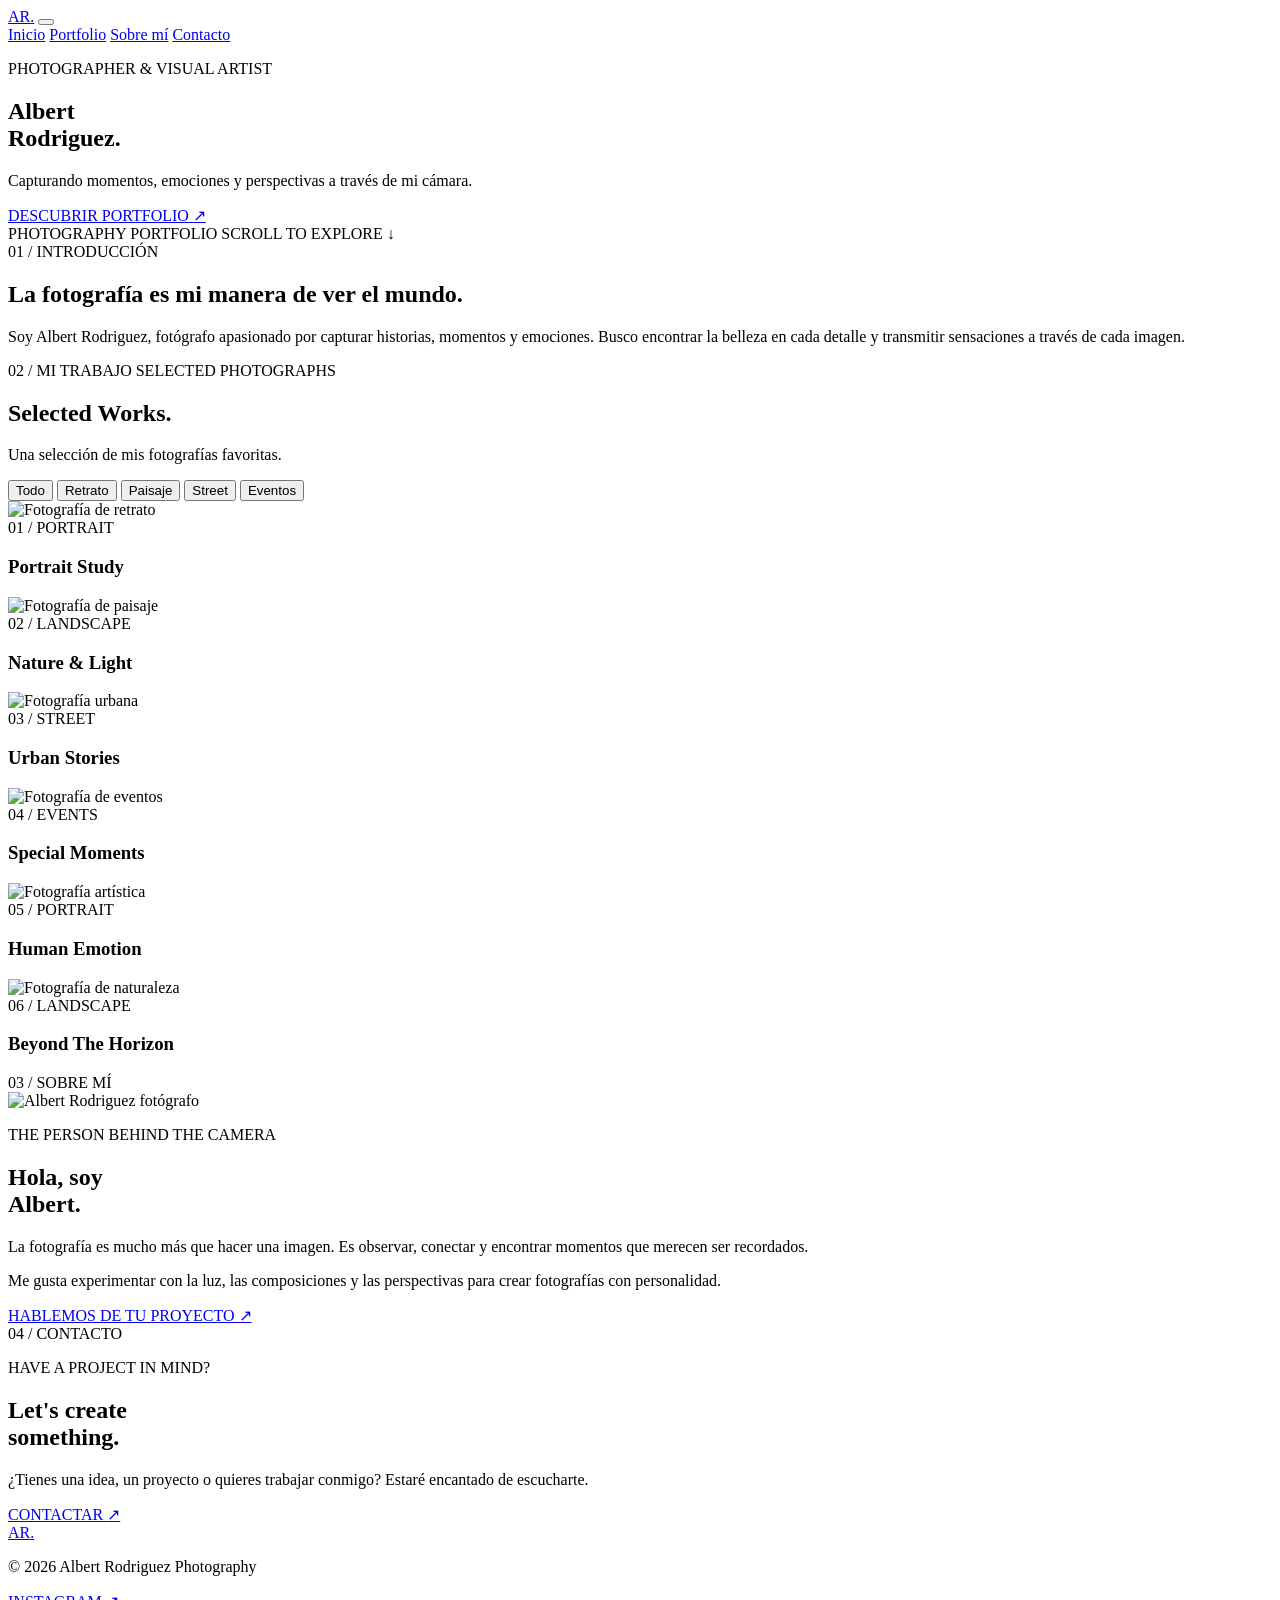
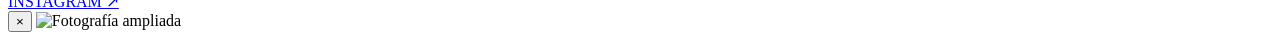
==== index.html @ 587b4c1a "Add initial HTML structure for photography portfolio" ====
<!DOCTYPE html>
<html lang="es">
<head>
    <meta charset="UTF-8">
    <meta name="viewport" content="width=device-width, initial-scale=1.0">

    <meta name="description" content="Portfolio fotográfico de Albert Rodriguez. Fotografía, creatividad y momentos únicos.">

    <title>Albert Rodriguez | Photographer</title>

    <!-- Tipografía -->
    <link rel="preconnect" href="https://fonts.googleapis.com">
    <link rel="preconnect" href="https://fonts.gstatic.com" crossorigin>
    <link href="https://fonts.googleapis.com/css2?family=DM+Sans:wght@400;500;600;700&family=Playfair+Display:wght@400;500;600&display=swap" rel="stylesheet">

    <!-- CSS -->
    <link rel="stylesheet" href="style.css">
</head>

<body>

    <!-- NAVEGACIÓN -->
    <header class="header">
        <a href="#home" class="logo">AR<span>.</span></a>

        <button class="menu-toggle" id="menu-toggle"
                aria-label="Abrir menú" aria-expanded="false">
            <span></span>
            <span></span>
        </button>

        <nav class="nav" id="nav">
            <a href="#home">Inicio</a>
            <a href="#portfolio">Portfolio</a>
            <a href="#about">Sobre mí</a>
            <a href="#contact">Contacto</a>
        </nav>
    </header>


    <!-- PORTADA -->
    <main>

        <section class="hero" id="home">

            <div class="hero-image"></div>

            <div class="hero-overlay"></div>

            <div class="hero-content">
                <p class="eyebrow">PHOTOGRAPHER & VISUAL ARTIST</p>

                <h1>Albert<br>
                    <span>Rodriguez.</span>
                </h1>

                <p class="hero-description">
                    Capturando momentos, emociones y perspectivas
                    a través de mi cámara.
                </p>

                <a href="#portfolio" class="main-button">
                    DESCUBRIR PORTFOLIO
                    <span>↗</span>
                </a>
            </div>

            <div class="hero-bottom">
                <span>PHOTOGRAPHY PORTFOLIO</span>
                <span>SCROLL TO EXPLORE ↓</span>
            </div>

        </section>


        <!-- INTRODUCCIÓN -->
        <section class="intro section-padding">

            <div class="section-label">
                <span>01 / INTRODUCCIÓN</span>
            </div>

            <div class="intro-content">
                <h2>
                    La fotografía es mi manera
                    de <span>ver el mundo.</span>
                </h2>

                <p>
                    Soy Albert Rodriguez, fotógrafo apasionado por
                    capturar historias, momentos y emociones.
                    Busco encontrar la belleza en cada detalle y
                    transmitir sensaciones a través de cada imagen.
                </p>
            </div>

        </section>


        <!-- PORTFOLIO -->
        <section class="portfolio section-padding" id="portfolio">

            <div class="section-label">
                <span>02 / MI TRABAJO</span>
                <span>SELECTED PHOTOGRAPHS</span>
            </div>

            <div class="portfolio-heading">
                <h2>Selected <span>Works.</span></h2>
                <p>Una selección de mis fotografías favoritas.</p>
            </div>

            <!-- FILTROS -->
            <div class="filters">
                <button class="filter-btn active" data-filter="all">
                    Todo
                </button>

                <button class="filter-btn" data-filter="portrait">
                    Retrato
                </button>

                <button class="filter-btn" data-filter="landscape">
                    Paisaje
                </button>

                <button class="filter-btn" data-filter="street">
                    Street
                </button>

                <button class="filter-btn" data-filter="events">
                    Eventos
                </button>
            </div>


            <!-- GALERÍA -->
            <div class="gallery">

                <div class="gallery-item"
                     data-category="portrait"
                     data-image="images/foto-01.jpg">

                    <img src="images/foto-01.jpg"
                         alt="Fotografía de retrato"
                         loading="lazy">

                    <div class="gallery-info">
                        <span>01 / PORTRAIT</span>
                        <h3>Portrait Study</h3>
                    </div>
                </div>


                <div class="gallery-item"
                     data-category="landscape"
                     data-image="images/foto-02.jpg">

                    <img src="images/foto-02.jpg"
                         alt="Fotografía de paisaje"
                         loading="lazy">

                    <div class="gallery-info">
                        <span>02 / LANDSCAPE</span>
                        <h3>Nature & Light</h3>
                    </div>
                </div>


                <div class="gallery-item"
                     data-category="street"
                     data-image="images/foto-03.jpg">

                    <img src="images/foto-03.jpg"
                         alt="Fotografía urbana"
                         loading="lazy">

                    <div class="gallery-info">
                        <span>03 / STREET</span>
                        <h3>Urban Stories</h3>
                    </div>
                </div>


                <div class="gallery-item"
                     data-category="events"
                     data-image="images/foto-04.jpg">

                    <img src="images/foto-04.jpg"
                         alt="Fotografía de eventos"
                         loading="lazy">

                    <div class="gallery-info">
                        <span>04 / EVENTS</span>
                        <h3>Special Moments</h3>
                    </div>
                </div>


                <div class="gallery-item"
                     data-category="portrait"
                     data-image="images/foto-05.jpg">

                    <img src="images/foto-05.jpg"
                         alt="Fotografía artística"
                         loading="lazy">

                    <div class="gallery-info">
                        <span>05 / PORTRAIT</span>
                        <h3>Human Emotion</h3>
                    </div>
                </div>


                <div class="gallery-item"
                     data-category="landscape"
                     data-image="images/foto-06.jpg">

                    <img src="images/foto-06.jpg"
                         alt="Fotografía de naturaleza"
                         loading="lazy">

                    <div class="gallery-info">
                        <span>06 / LANDSCAPE</span>
                        <h3>Beyond The Horizon</h3>
                    </div>
                </div>

            </div>

        </section>


        <!-- SOBRE MÍ -->
        <section class="about section-padding" id="about">

            <div class="section-label">
                <span>03 / SOBRE MÍ</span>
            </div>

            <div class="about-grid">

                <div class="about-image">
                    <img src="images/about.jpg"
                         alt="Albert Rodriguez fotógrafo"
                         loading="lazy">
                </div>

                <div class="about-content">

                    <p class="eyebrow">THE PERSON BEHIND THE CAMERA</p>

                    <h2>Hola, soy<br>
                        <span>Albert.</span>
                    </h2>

                    <p>
                        La fotografía es mucho más que hacer una
                        imagen. Es observar, conectar y encontrar
                        momentos que merecen ser recordados.
                    </p>

                    <p>
                        Me gusta experimentar con la luz,
                        las composiciones y las perspectivas
                        para crear fotografías con personalidad.
                    </p>

                    <a href="#contact" class="text-link">
                        HABLEMOS DE TU PROYECTO ↗
                    </a>

                </div>

            </div>

        </section>


        <!-- CONTACTO -->
        <section class="contact section-padding" id="contact">

            <div class="section-label">
                <span>04 / CONTACTO</span>
            </div>

            <div class="contact-content">

                <p class="eyebrow">HAVE A PROJECT IN MIND?</p>

                <h2>Let's create<br>
                    <span>something.</span>
                </h2>

                <p>
                    ¿Tienes una idea, un proyecto o quieres
                    trabajar conmigo? Estaré encantado de escucharte.
                </p>

                <a href="mailto:tuemail@ejemplo.com"
                   class="main-button">
                    CONTACTAR
                    <span>↗</span>
                </a>

            </div>

        </section>

    </main>


    <!-- FOOTER -->
    <footer class="footer">

        <a href="#home" class="logo">AR<span>.</span></a>

        <p>© 2026 Albert Rodriguez Photography</p>

        <div class="social-links">
            <a href="https://www.instagram.com/"
               target="_blank"
               rel="noopener noreferrer">INSTAGRAM ↗</a>
        </div>

    </footer>


    <!-- VISUALIZADOR DE FOTOGRAFÍAS -->
    <div class="lightbox" id="lightbox"
         role="dialog" aria-modal="true"
         aria-label="Visualizador de fotografía"
         aria-hidden="true">

        <button class="lightbox-close"
                id="lightbox-close"
                aria-label="Cerrar fotografía">×</button>

        <img id="lightbox-image" src="" alt="Fotografía ampliada">

    </div>


    <!-- JAVASCRIPT -->
    <script src="script.js"></script>

</body>
</html>
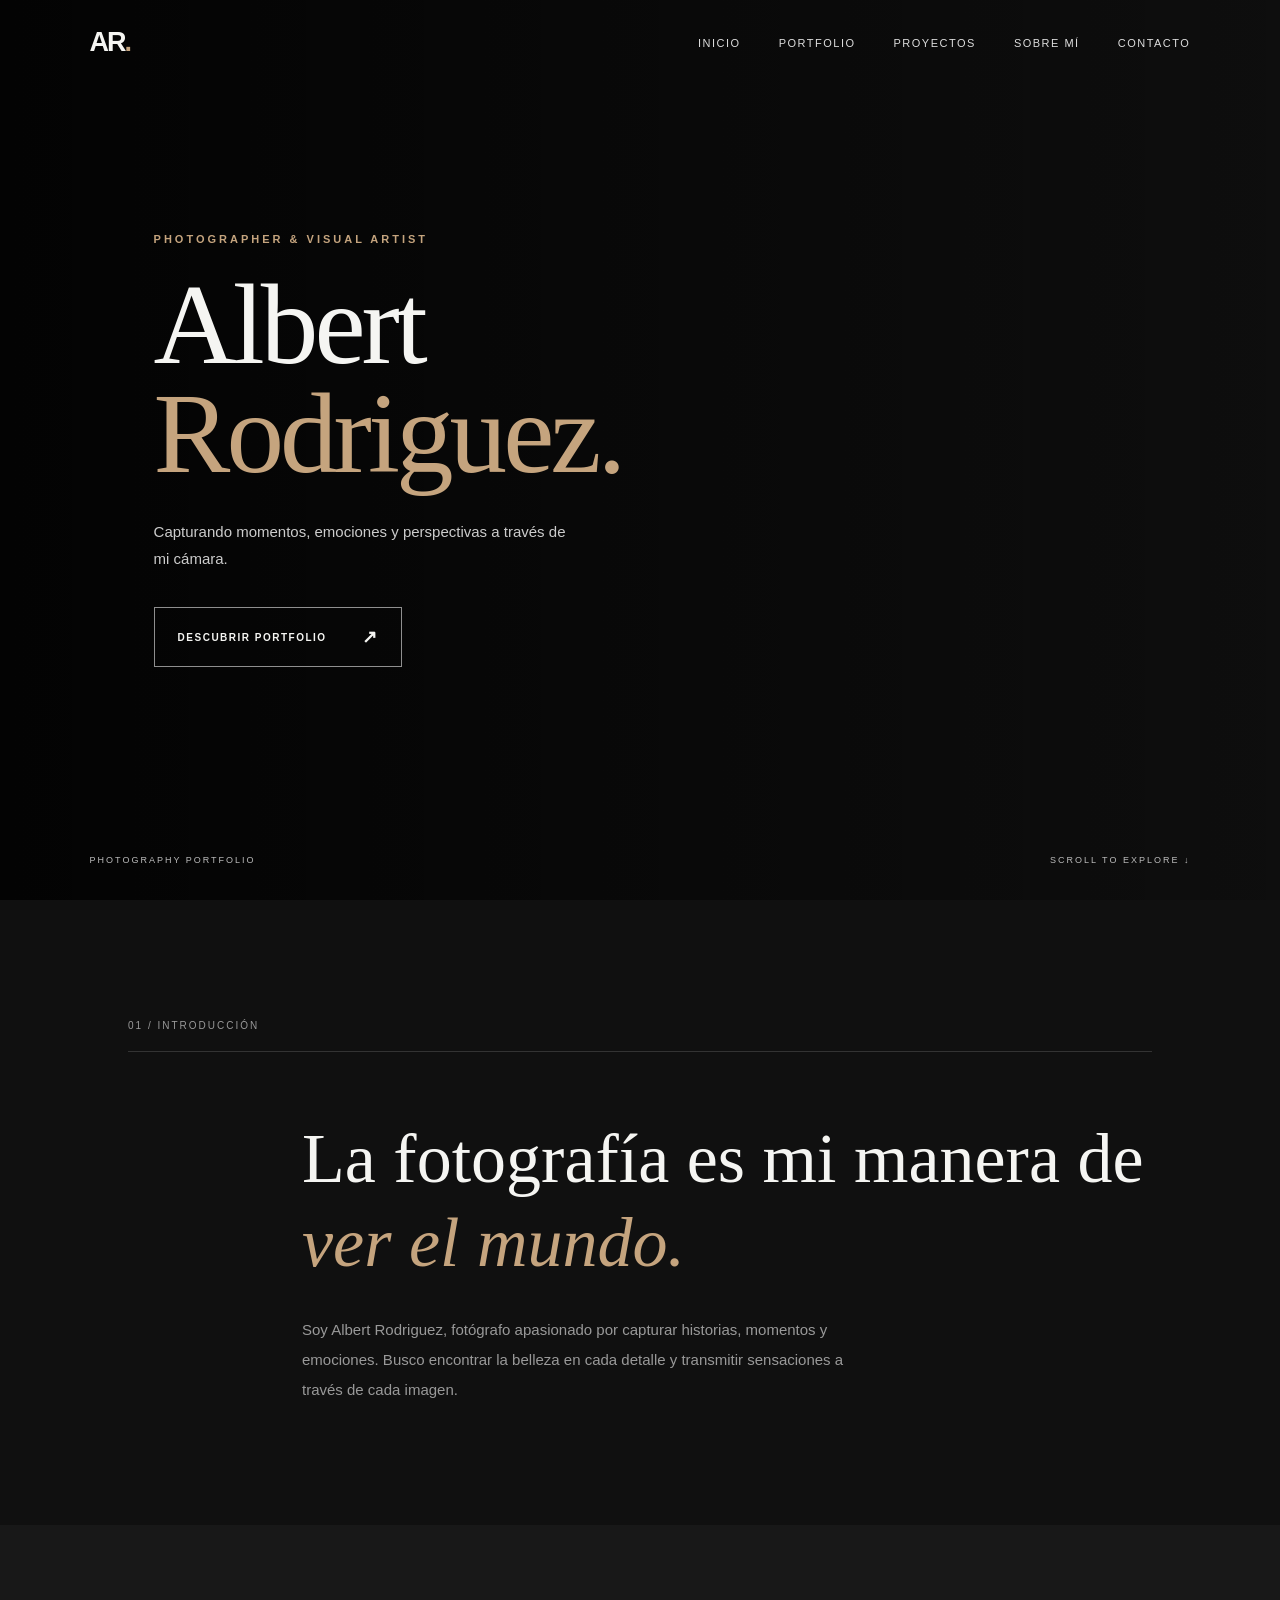
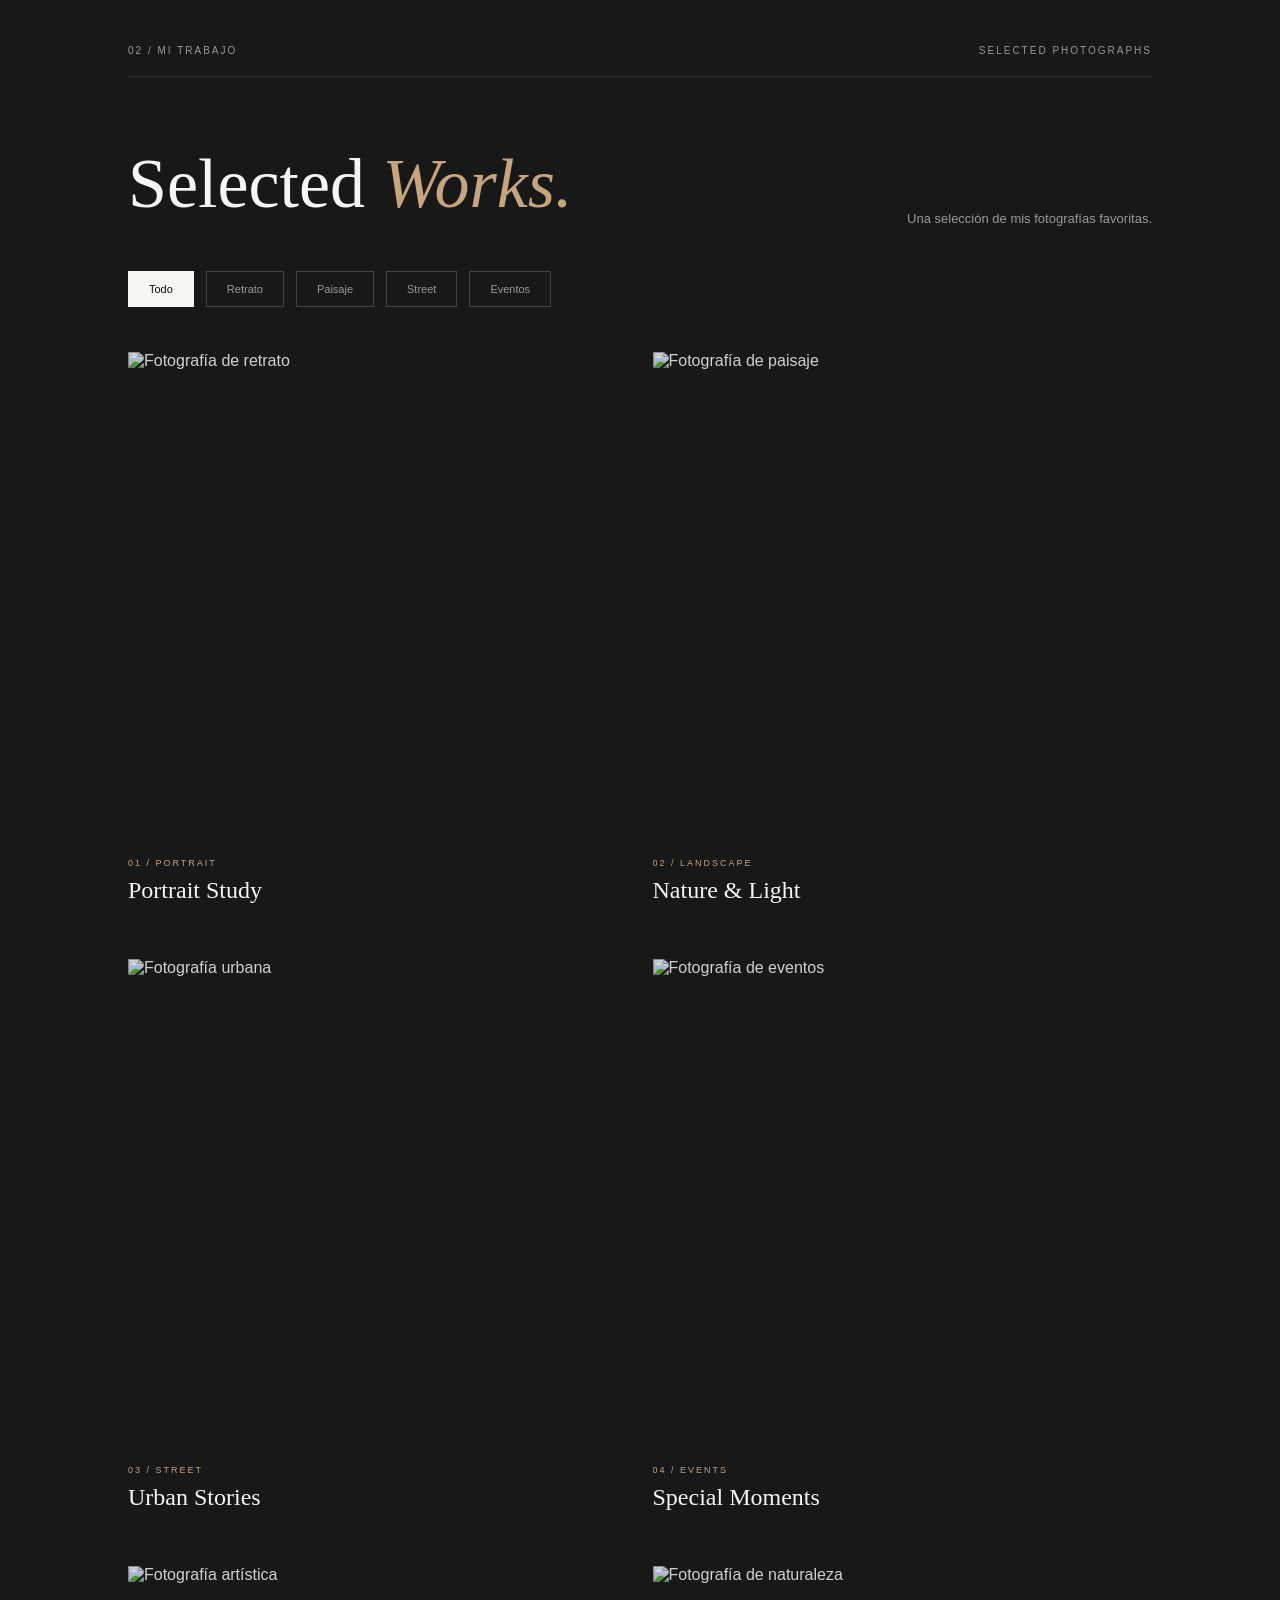
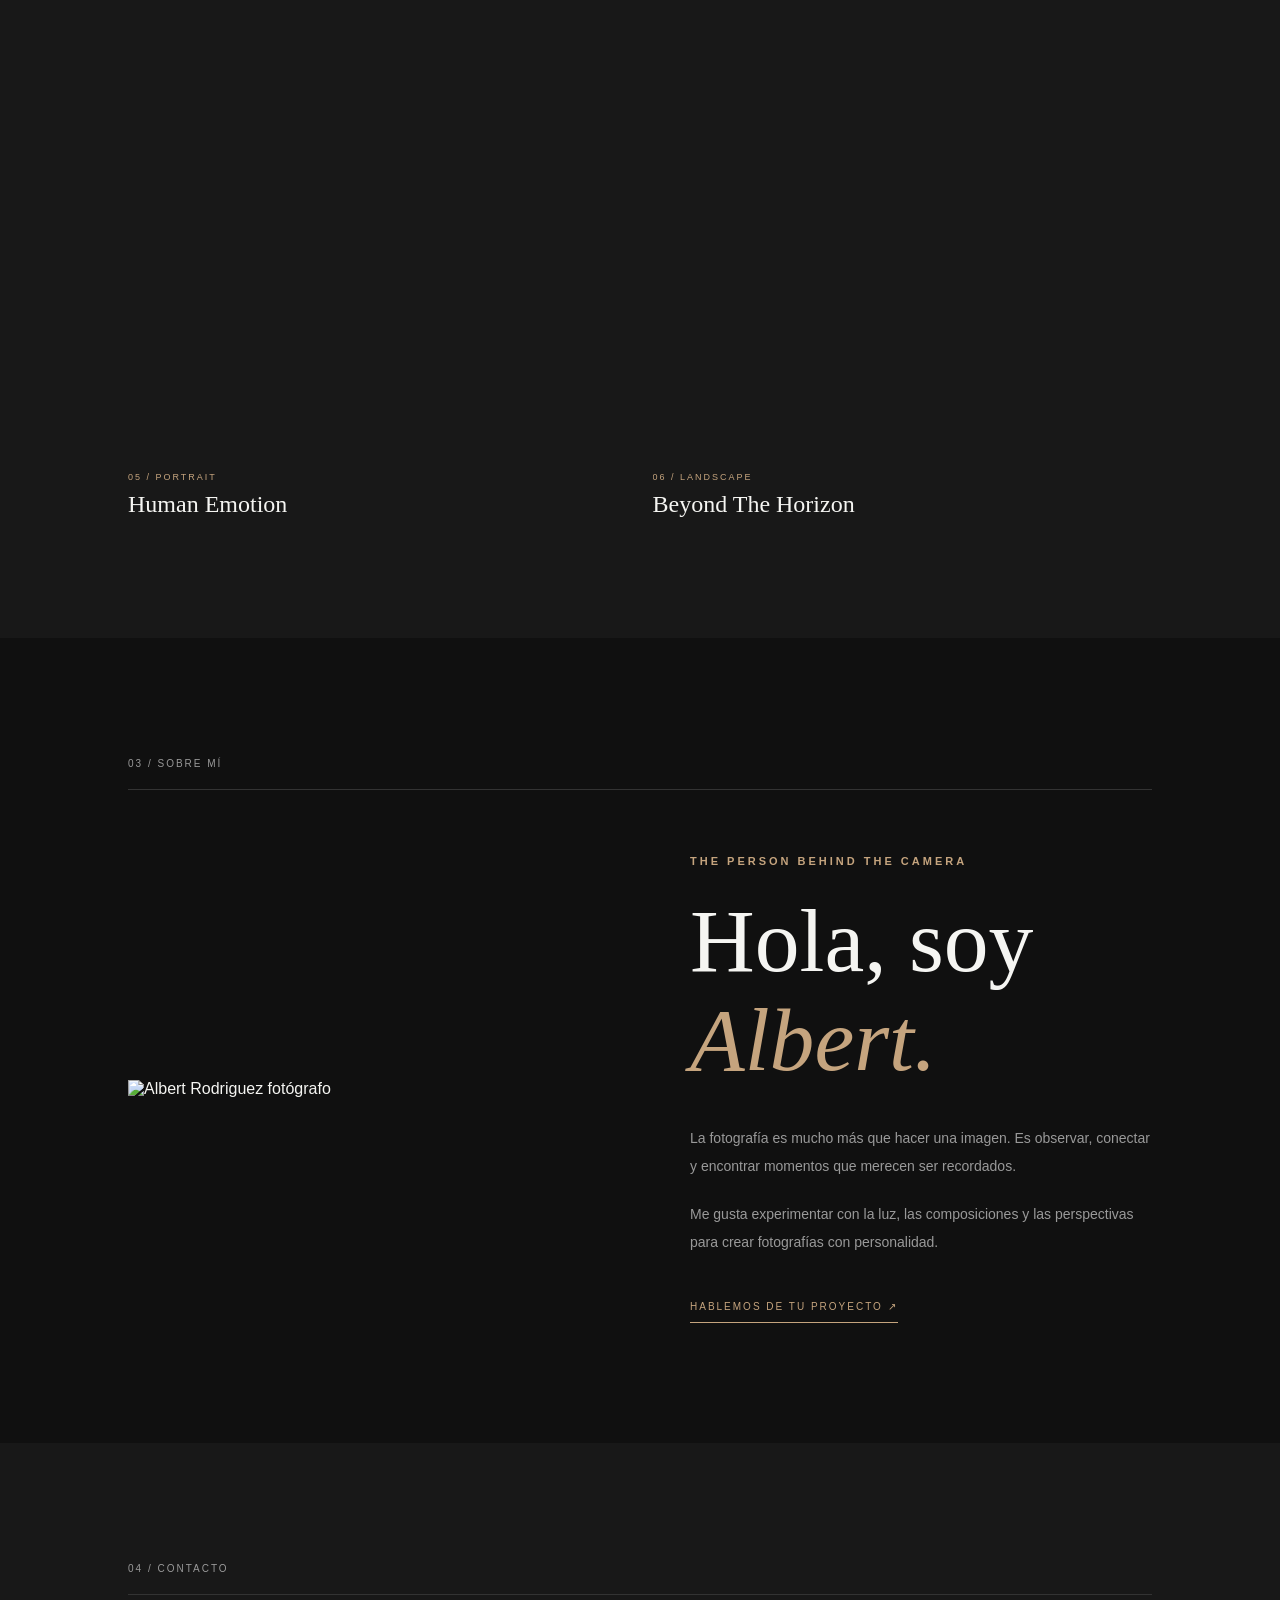
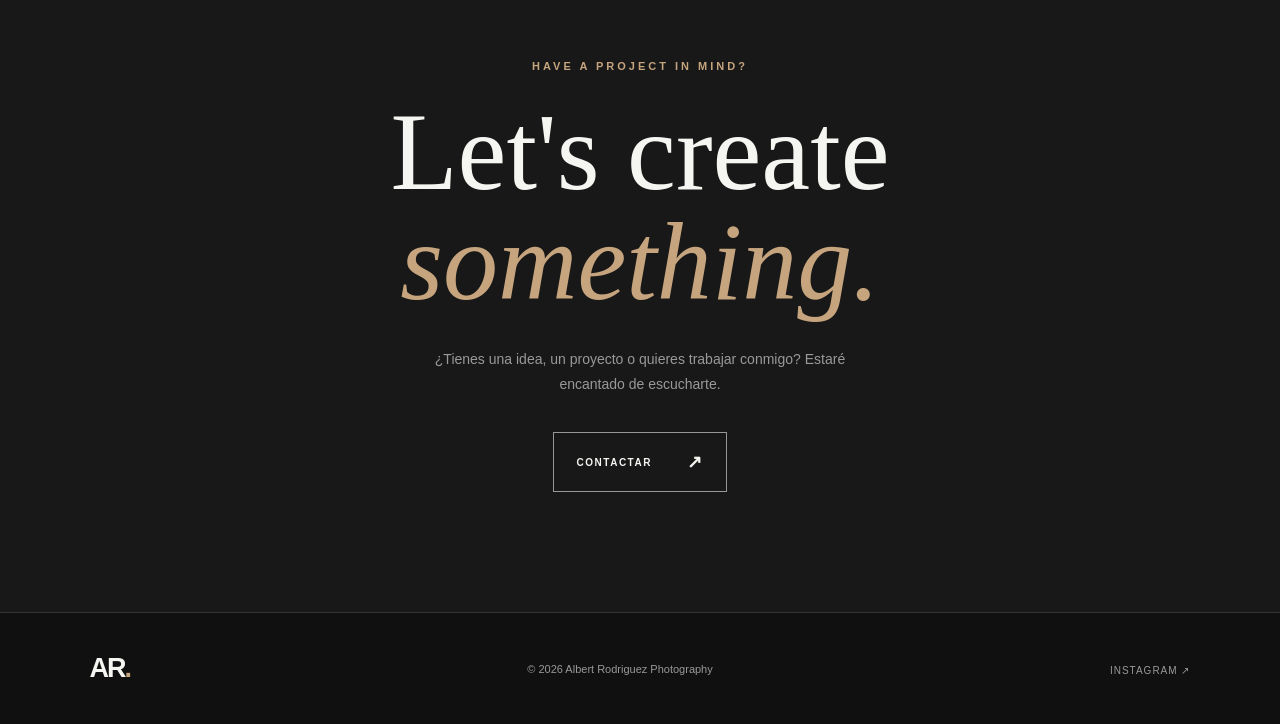
==== commit 35b64dd0: "Update index.html" ====
--- a/index.html
+++ b/index.html
@@ -30,12 +30,13 @@
             <span></span>
         </button>
 
-        <nav class="nav" id="nav">
-            <a href="#home">Inicio</a>
-            <a href="#portfolio">Portfolio</a>
-            <a href="#about">Sobre mí</a>
-            <a href="#contact">Contacto</a>
-        </nav>
+      <nav class="nav" id="nav">
+    <a href="#home">Inicio</a>
+    <a href="#portfolio">Portfolio</a>
+    <a href="proyectos.html">Proyectos</a>
+    <a href="#about">Sobre mí</a>
+    <a href="#contact">Contacto</a>
+</nav>
     </header>
 
 
--- a/style.css
+++ b/style.css
@@ -0,0 +1,658 @@
+
+/* =================================
+   ALBERT RODRIGUEZ PHOTOGRAPHY
+   ESTILOS GENERALES
+================================= */
+
+:root {
+    --background: #101010;
+    --surface: #181818;
+    --white: #f5f5f2;
+    --gray: #999999;
+    --accent: #c5a47e;
+    --font-main: 'DM Sans', sans-serif;
+    --font-title: 'Playfair Display', serif;
+}
+
+* {
+    margin: 0;
+    padding: 0;
+    box-sizing: border-box;
+    scroll-behavior: smooth;
+}
+
+body {
+    background: var(--background);
+    color: var(--white);
+    font-family: var(--font-main);
+    overflow-x: hidden;
+}
+
+a {
+    color: inherit;
+    text-decoration: none;
+}
+
+button {
+    font: inherit;
+}
+
+
+/* =================================
+   NAVEGACIÓN
+================================= */
+
+.header {
+    width: 100%;
+    height: 85px;
+    padding: 0 7%;
+    display: flex;
+    align-items: center;
+    justify-content: space-between;
+    position: absolute;
+    top: 0;
+    left: 0;
+    z-index: 100;
+    background: transparent;
+}
+
+.logo {
+    font-size: 27px;
+    font-weight: 700;
+    letter-spacing: -2px;
+}
+
+.logo span {
+    color: var(--accent);
+}
+
+.nav {
+    display: flex;
+    gap: 38px;
+}
+
+.nav a {
+    font-size: 11px;
+    letter-spacing: 1.5px;
+    text-transform: uppercase;
+    color: #dddddd;
+    transition: color 0.3s;
+}
+
+.nav a:hover {
+    color: var(--accent);
+}
+
+.menu-toggle {
+    display: none;
+    background: none;
+    border: 0;
+    cursor: pointer;
+}
+
+
+/* =================================
+   HERO / PORTADA
+================================= */
+
+.hero {
+    min-height: 750px;
+    height: 100vh;
+    position: relative;
+    display: flex;
+    align-items: center;
+    padding: 0 12%;
+    overflow: hidden;
+}
+
+.hero-image {
+    position: absolute;
+    inset: 0;
+    background-image: url("images/hero.jpg");
+    background-size: cover;
+    background-position: center;
+    transform: scale(1.02);
+}
+
+.hero-overlay {
+    position: absolute;
+    inset: 0;
+    background: linear-gradient(
+        90deg,
+        rgba(0,0,0,0.82) 0%,
+        rgba(0,0,0,0.48) 50%,
+        rgba(0,0,0,0.15) 100%
+    );
+}
+
+.hero-content {
+    position: relative;
+    z-index: 2;
+    max-width: 700px;
+    animation: appear 1.2s ease;
+}
+
+.eyebrow {
+    color: var(--accent);
+    font-size: 11px;
+    letter-spacing: 3px;
+    font-weight: 600;
+    margin-bottom: 25px;
+}
+
+.hero h1 {
+    font-family: var(--font-title);
+    font-size: clamp(65px, 9vw, 120px);
+    font-weight: 400;
+    line-height: 0.95;
+    letter-spacing: -4px;
+}
+
+.hero h1 span {
+    color: var(--accent);
+}
+
+.hero-description {
+    color: #cccccc;
+    font-size: 15px;
+    line-height: 1.8;
+    max-width: 420px;
+    margin-top: 30px;
+}
+
+.main-button {
+    display: inline-flex;
+    align-items: center;
+    gap: 35px;
+    padding: 18px 23px;
+    border: 1px solid rgba(255,255,255,0.55);
+    font-size: 10px;
+    font-weight: 600;
+    letter-spacing: 1.5px;
+    margin-top: 35px;
+    transition: 0.3s;
+}
+
+.main-button:hover {
+    background: var(--white);
+    color: #111;
+    border-color: var(--white);
+}
+
+.main-button span {
+    font-size: 18px;
+}
+
+.hero-bottom {
+    position: absolute;
+    bottom: 35px;
+    left: 7%;
+    right: 7%;
+    display: flex;
+    justify-content: space-between;
+    color: #bbbbbb;
+    font-size: 9px;
+    letter-spacing: 2px;
+    z-index: 2;
+}
+
+
+/* =================================
+   SECCIONES GENERALES
+================================= */
+
+.section-padding {
+    padding: 120px 10%;
+}
+
+.section-label {
+    display: flex;
+    justify-content: space-between;
+    border-bottom: 1px solid #333;
+    padding-bottom: 20px;
+    margin-bottom: 65px;
+    color: var(--gray);
+    font-size: 10px;
+    letter-spacing: 2px;
+}
+
+
+/* =================================
+   INTRODUCCIÓN
+================================= */
+
+.intro {
+    background: var(--background);
+}
+
+.intro-content {
+    max-width: 850px;
+    margin-left: auto;
+}
+
+.intro-content h2,
+.portfolio-heading h2 {
+    font-family: var(--font-title);
+    font-size: clamp(38px, 5.5vw, 70px);
+    font-weight: 400;
+    line-height: 1.2;
+}
+
+.intro-content h2 span,
+.portfolio-heading h2 span,
+.about-content h2 span,
+.contact-content h2 span {
+    color: var(--accent);
+    font-style: italic;
+}
+
+.intro-content p {
+    color: var(--gray);
+    font-size: 15px;
+    line-height: 2;
+    max-width: 550px;
+    margin-top: 30px;
+}
+
+
+/* =================================
+   PORTFOLIO
+================================= */
+
+.portfolio {
+    background: var(--surface);
+}
+
+.portfolio-heading {
+    display: flex;
+    align-items: flex-end;
+    justify-content: space-between;
+    gap: 20px;
+    margin-bottom: 45px;
+}
+
+.portfolio-heading p {
+    color: var(--gray);
+    font-size: 13px;
+}
+
+.filters {
+    display: flex;
+    gap: 12px;
+    flex-wrap: wrap;
+    margin-bottom: 45px;
+}
+
+.filter-btn {
+    background: transparent;
+    color: var(--gray);
+    border: 1px solid #444;
+    padding: 11px 20px;
+    font-size: 11px;
+    cursor: pointer;
+    transition: 0.3s;
+}
+
+.filter-btn:hover,
+.filter-btn.active {
+    background: var(--white);
+    color: #111;
+    border-color: var(--white);
+}
+
+.gallery {
+    display: grid;
+    grid-template-columns: repeat(2, 1fr);
+    gap: 55px 25px;
+}
+
+.gallery-item {
+    position: relative;
+    overflow: hidden;
+    cursor: pointer;
+}
+
+.gallery-item img {
+    width: 100%;
+    height: 480px;
+    object-fit: cover;
+    display: block;
+    filter: brightness(0.85);
+    transition: transform 0.7s, filter 0.5s;
+}
+
+.gallery-item:hover img {
+    transform: scale(1.04);
+    filter: brightness(1);
+}
+
+.gallery-info {
+    padding-top: 20px;
+}
+
+.gallery-info span {
+    color: var(--accent);
+    font-size: 9px;
+    letter-spacing: 2px;
+}
+
+.gallery-info h3 {
+    font-family: var(--font-title);
+    font-size: 24px;
+    font-weight: 400;
+    margin-top: 7px;
+}
+
+.gallery-item.hidden {
+    display: none;
+}
+
+
+/* =================================
+   SOBRE MÍ
+================================= */
+
+.about {
+    background: var(--background);
+}
+
+.about-grid {
+    display: grid;
+    grid-template-columns: 1fr 1fr;
+    align-items: center;
+    gap: 100px;
+}
+
+.about-image img {
+    width: 100%;
+    height: 620px;
+    object-fit: cover;
+}
+
+.about-content h2 {
+    font-family: var(--font-title);
+    font-size: clamp(55px, 7vw, 90px);
+    font-weight: 400;
+    line-height: 1.1;
+    margin-bottom: 35px;
+}
+
+.about-content p:not(.eyebrow) {
+    color: var(--gray);
+    line-height: 2;
+    font-size: 14px;
+    margin-bottom: 20px;
+}
+
+.text-link {
+    display: inline-block;
+    color: var(--accent);
+    font-size: 10px;
+    letter-spacing: 2px;
+    margin-top: 25px;
+    padding-bottom: 10px;
+    border-bottom: 1px solid var(--accent);
+}
+
+
+/* =================================
+   CONTACTO
+================================= */
+
+.contact {
+    background: var(--surface);
+    text-align: center;
+}
+
+.contact .section-label {
+    text-align: left;
+}
+
+.contact-content {
+    max-width: 750px;
+    margin: 0 auto;
+}
+
+.contact-content h2 {
+    font-family: var(--font-title);
+    font-size: clamp(65px, 10vw, 110px);
+    font-weight: 400;
+    line-height: 1;
+}
+
+.contact-content > p:not(.eyebrow) {
+    color: var(--gray);
+    line-height: 1.8;
+    font-size: 14px;
+    max-width: 470px;
+    margin: 30px auto 0;
+}
+
+
+/* =================================
+   FOOTER
+================================= */
+
+.footer {
+    padding: 40px 7%;
+    display: flex;
+    justify-content: space-between;
+    align-items: center;
+    gap: 20px;
+    border-top: 1px solid #333;
+}
+
+.footer p {
+    color: var(--gray);
+    font-size: 11px;
+}
+
+.social-links a {
+    color: var(--gray);
+    font-size: 10px;
+    letter-spacing: 1px;
+    transition: 0.3s;
+}
+
+.social-links a:hover {
+    color: var(--accent);
+}
+
+
+/* =================================
+   LIGHTBOX / FOTOGRAFÍA AMPLIADA
+================================= */
+
+.lightbox {
+    position: fixed;
+    inset: 0;
+    z-index: 200;
+    background: rgba(0,0,0,0.96);
+    display: none;
+    justify-content: center;
+    align-items: center;
+    padding: 50px;
+}
+
+.lightbox.open {
+    display: flex;
+}
+
+.lightbox img {
+    max-width: 90%;
+    max-height: 85vh;
+    object-fit: contain;
+}
+
+.lightbox-close {
+    position: absolute;
+    top: 25px;
+    right: 35px;
+    background: none;
+    border: none;
+    color: white;
+    font-size: 40px;
+    cursor: pointer;
+}
+
+
+/* =================================
+   ANIMACIONES
+================================= */
+
+@keyframes appear {
+    from {
+        opacity: 0;
+        transform: translateY(25px);
+    }
+
+    to {
+        opacity: 1;
+        transform: translateY(0);
+    }
+}
+
+
+/* =================================
+   TABLETS
+================================= */
+
+@media (max-width: 900px) {
+
+    .section-padding {
+        padding: 90px 7%;
+    }
+
+    .about-grid {
+        gap: 45px;
+    }
+
+    .gallery-item img {
+        height: 370px;
+    }
+
+    .portfolio-heading {
+        align-items: flex-start;
+        flex-direction: column;
+    }
+}
+
+
+/* =================================
+   MÓVILES
+================================= */
+
+@media (max-width: 650px) {
+
+    .header {
+        height: 75px;
+        padding: 0 6%;
+    }
+
+    .menu-toggle {
+        display: flex;
+        flex-direction: column;
+        gap: 7px;
+        z-index: 110;
+        padding: 10px;
+    }
+
+    .menu-toggle span {
+        width: 25px;
+        height: 1px;
+        background: white;
+        display: block;
+    }
+
+    .nav {
+        position: absolute;
+        top: 0;
+        right: 0;
+        width: 100%;
+        height: 100vh;
+        background: #111;
+        display: flex;
+        flex-direction: column;
+        align-items: center;
+        justify-content: center;
+        gap: 35px;
+        transform: translateX(100%);
+        transition: transform 0.4s ease;
+    }
+
+    .nav.open {
+        transform: translateX(0);
+    }
+
+    .nav a {
+        font-size: 16px;
+    }
+
+    .hero {
+        min-height: 650px;
+        padding: 0 7%;
+    }
+
+    .hero h1 {
+        font-size: 68px;
+        letter-spacing: -3px;
+    }
+
+    .hero-bottom {
+        font-size: 8px;
+    }
+
+    .section-padding {
+        padding: 75px 6%;
+    }
+
+    .section-label {
+        margin-bottom: 40px;
+    }
+
+    .intro-content h2,
+    .portfolio-heading h2 {
+        font-size: 43px;
+    }
+
+    .gallery {
+        grid-template-columns: 1fr;
+        gap: 40px;
+    }
+
+    .gallery-item img {
+        height: 430px;
+    }
+
+    .about-grid {
+        grid-template-columns: 1fr;
+        gap: 45px;
+    }
+
+    .about-image img {
+        height: 450px;
+    }
+
+    .about-content h2 {
+        font-size: 65px;
+    }
+
+    .contact-content h2 {
+        font-size: 68px;
+    }
+
+    .footer {
+        flex-direction: column;
+        text-align: center;
+        padding: 35px 6%;
+    }
+
+    .lightbox {
+        padding: 20px;
+    }
+
+    .lightbox img {
+        max-width: 100%;
+    }
+
+}
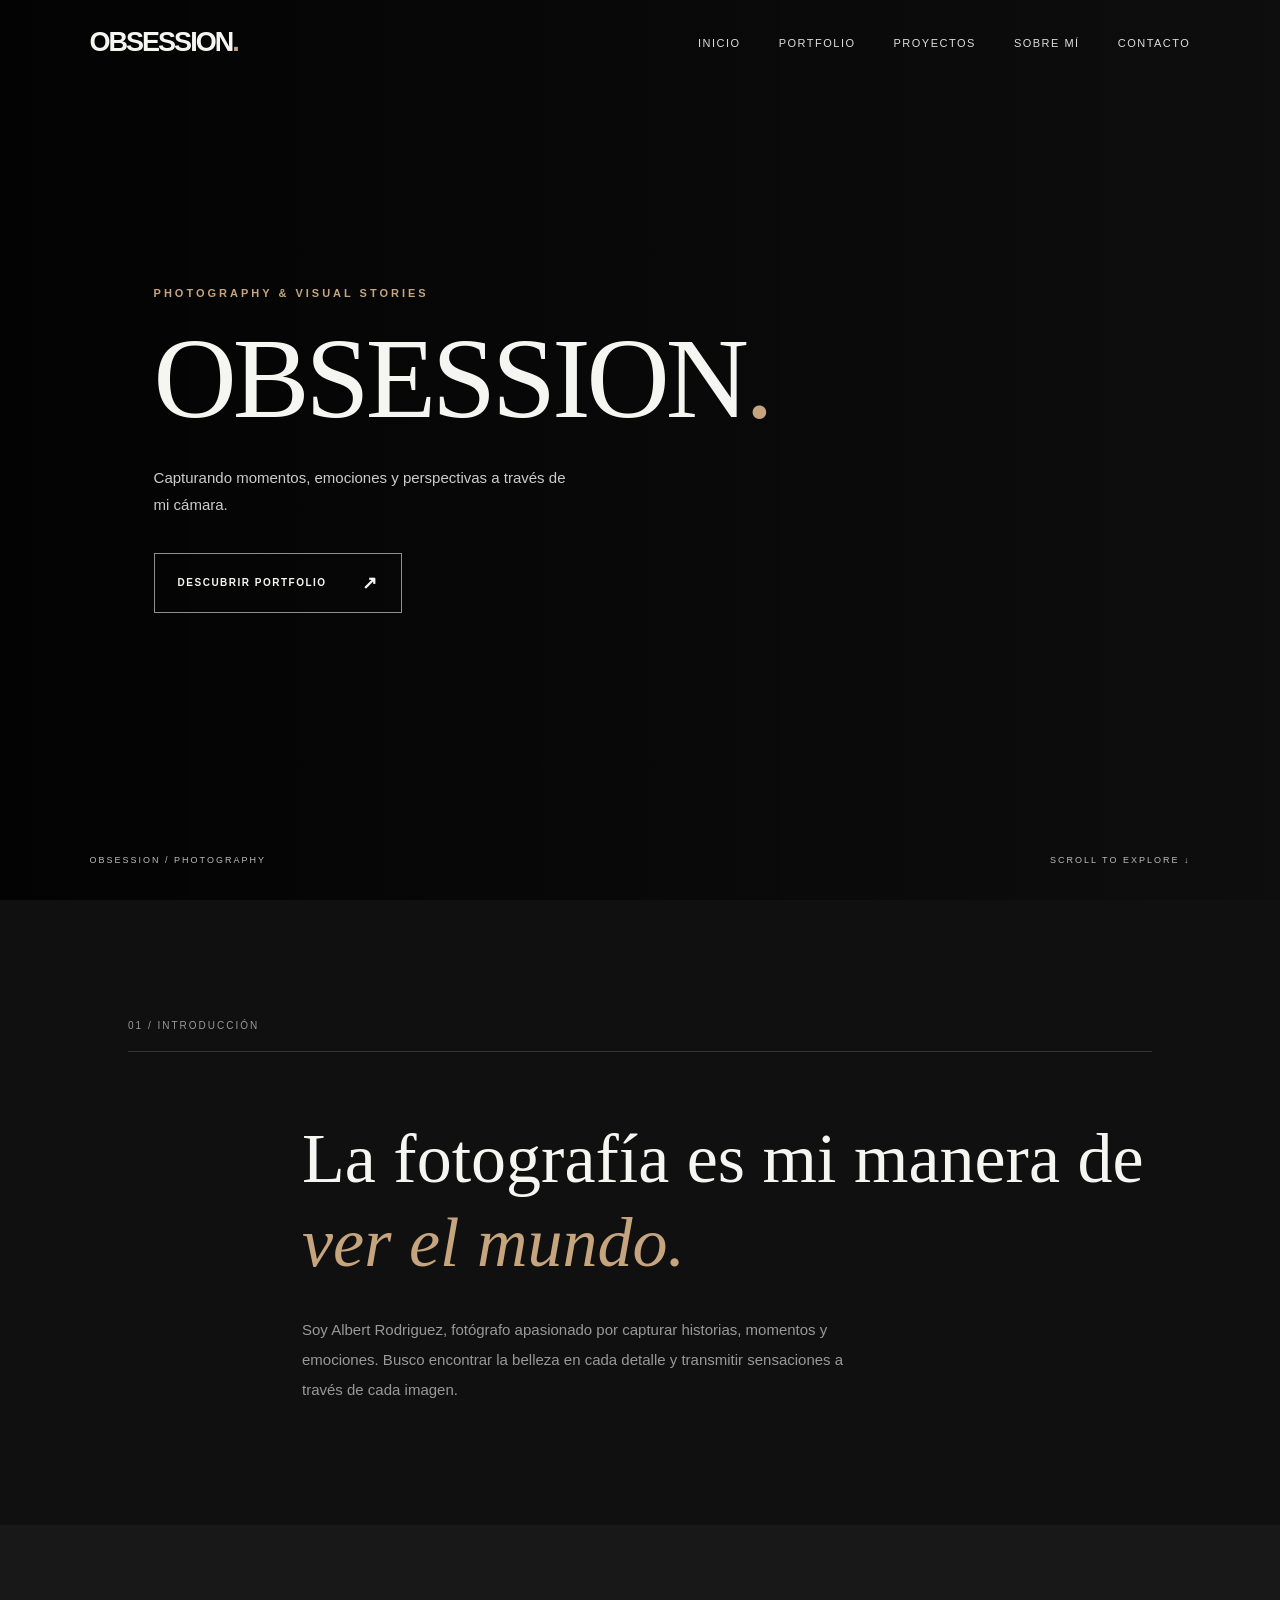
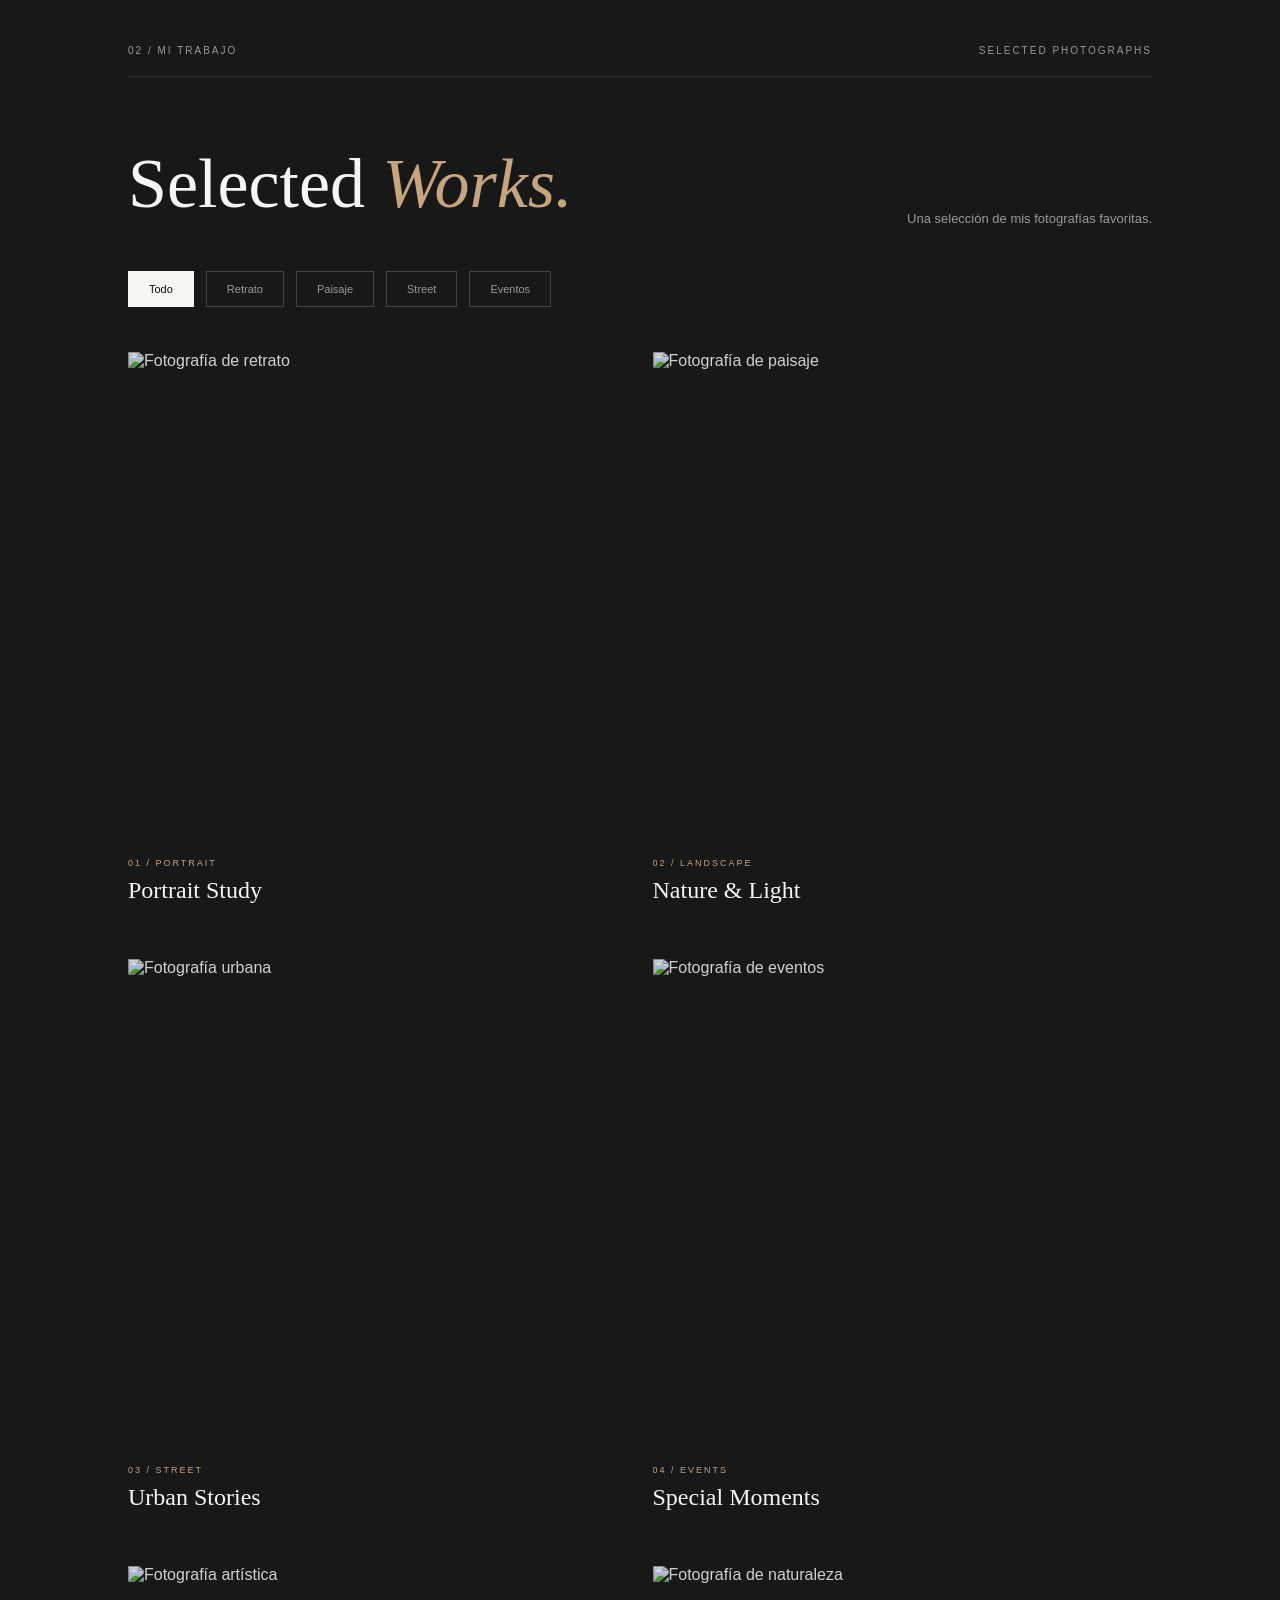
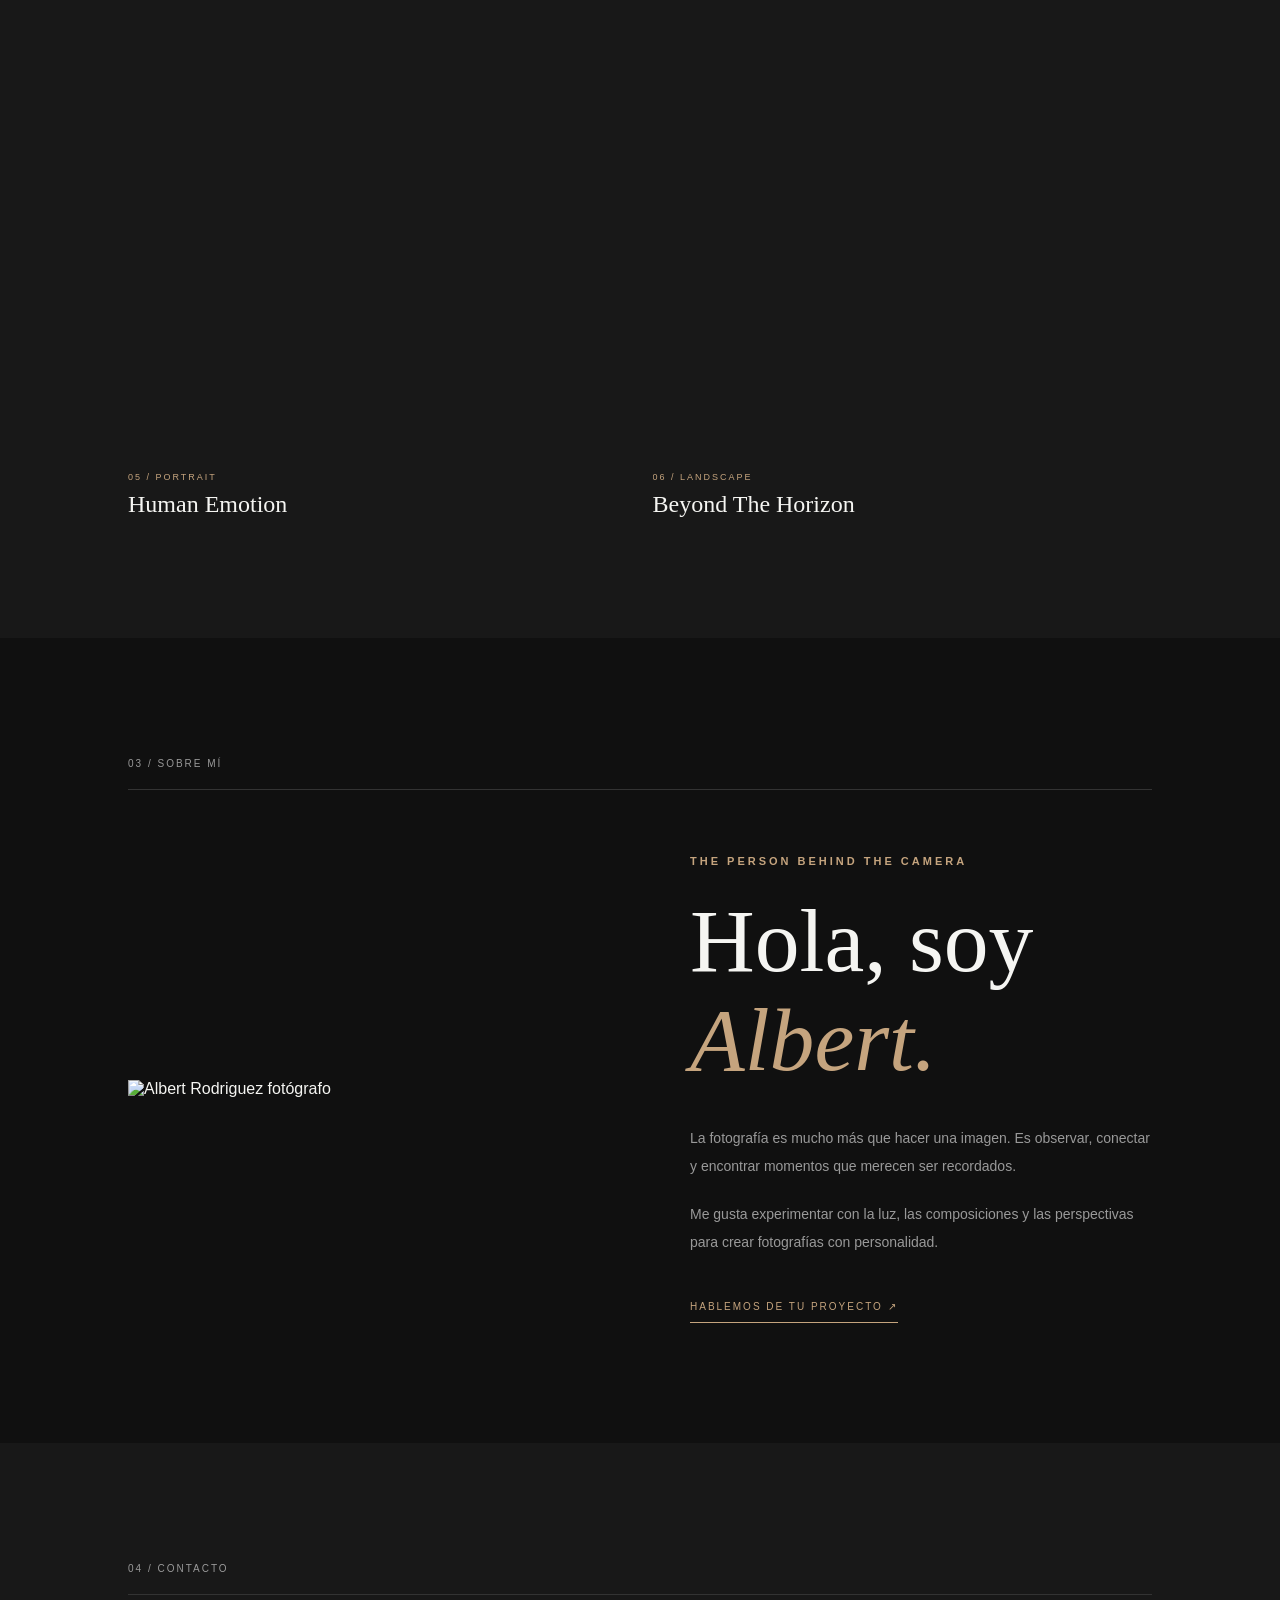
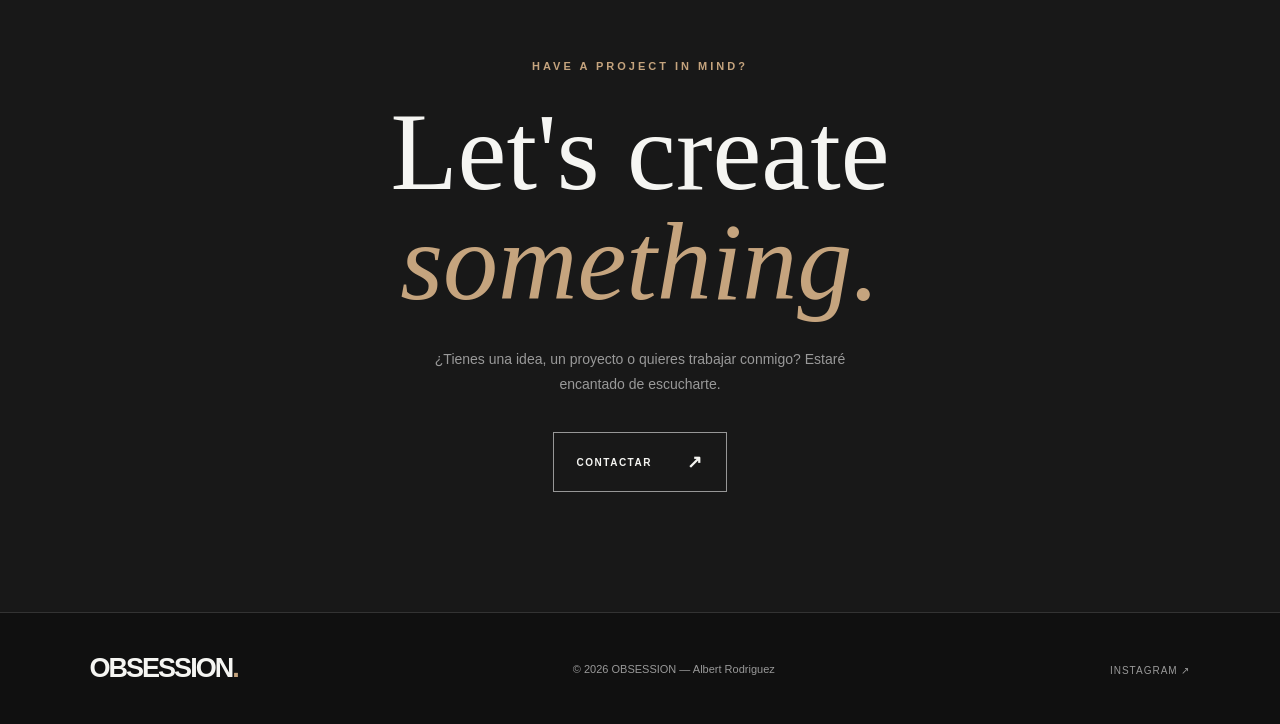
==== commit fd5698d4: "Update index.html" ====
--- a/index.html
+++ b/index.html
@@ -1,17 +1,19 @@
 
 <!DOCTYPE html>
 <html lang="es">
+
 <head>
     <meta charset="UTF-8">
     <meta name="viewport" content="width=device-width, initial-scale=1.0">
 
-    <meta name="description" content="Portfolio fotográfico de Albert Rodriguez. Fotografía, creatividad y momentos únicos.">
-
-    <title>Albert Rodriguez | Photographer</title>
-
-    <!-- Tipografía -->
+    <meta name="description" content="OBSESSION — Photography & Visual Stories by Albert Rodriguez.">
+
+    <title>OBSESSION | Albert Rodriguez Photography</title>
+
+    <!-- TIPOGRAFÍAS -->
     <link rel="preconnect" href="https://fonts.googleapis.com">
     <link rel="preconnect" href="https://fonts.gstatic.com" crossorigin>
+
     <link href="https://fonts.googleapis.com/css2?family=DM+Sans:wght@400;500;600;700&family=Playfair+Display:wght@400;500;600&display=swap" rel="stylesheet">
 
     <!-- CSS -->
@@ -22,27 +24,41 @@
 
     <!-- NAVEGACIÓN -->
     <header class="header">
-        <a href="#home" class="logo">AR<span>.</span></a>
+
+        <a href="index.html" class="logo">OBSESSION<span>.</span></a>
 
         <button class="menu-toggle" id="menu-toggle"
-                aria-label="Abrir menú" aria-expanded="false">
+                aria-label="Abrir menú"
+                aria-expanded="false">
+
             <span></span>
             <span></span>
+
         </button>
 
-      <nav class="nav" id="nav">
-    <a href="#home">Inicio</a>
-    <a href="#portfolio">Portfolio</a>
-    <a href="proyectos.html">Proyectos</a>
-    <a href="#about">Sobre mí</a>
-    <a href="#contact">Contacto</a>
-</nav>
+        <nav class="nav" id="nav">
+
+            <a href="index.html#home">Inicio</a>
+
+            <a href="index.html#portfolio">Portfolio</a>
+
+            <a href="proyectos.html">Proyectos</a>
+
+            <a href="index.html#about">Sobre mí</a>
+
+            <a href="index.html#contact">Contacto</a>
+
+        </nav>
+
     </header>
 
 
-    <!-- PORTADA -->
+    <!-- CONTENIDO PRINCIPAL -->
     <main>
 
+
+        <!-- PORTADA -->
+
         <section class="hero" id="home">
 
             <div class="hero-image"></div>
@@ -50,70 +66,104 @@
             <div class="hero-overlay"></div>
 
             <div class="hero-content">
-                <p class="eyebrow">PHOTOGRAPHER & VISUAL ARTIST</p>
-
-                <h1>Albert<br>
-                    <span>Rodriguez.</span>
+
+                <p class="eyebrow">
+                    PHOTOGRAPHY & VISUAL STORIES
+                </p>
+
+                <h1>
+                    OBSESSION<span>.</span>
                 </h1>
 
                 <p class="hero-description">
+
                     Capturando momentos, emociones y perspectivas
                     a través de mi cámara.
+
                 </p>
 
                 <a href="#portfolio" class="main-button">
+
                     DESCUBRIR PORTFOLIO
+
                     <span>↗</span>
+
                 </a>
+
             </div>
 
             <div class="hero-bottom">
-                <span>PHOTOGRAPHY PORTFOLIO</span>
+
+                <span>OBSESSION / PHOTOGRAPHY</span>
+
                 <span>SCROLL TO EXPLORE ↓</span>
+
             </div>
 
         </section>
 
 
+
         <!-- INTRODUCCIÓN -->
+
         <section class="intro section-padding">
 
             <div class="section-label">
+
                 <span>01 / INTRODUCCIÓN</span>
+
             </div>
 
             <div class="intro-content">
+
                 <h2>
+
                     La fotografía es mi manera
                     de <span>ver el mundo.</span>
+
                 </h2>
 
                 <p>
+
                     Soy Albert Rodriguez, fotógrafo apasionado por
                     capturar historias, momentos y emociones.
+
                     Busco encontrar la belleza en cada detalle y
                     transmitir sensaciones a través de cada imagen.
+
                 </p>
+
             </div>
 
         </section>
 
 
+
         <!-- PORTFOLIO -->
+
         <section class="portfolio section-padding" id="portfolio">
 
             <div class="section-label">
+
                 <span>02 / MI TRABAJO</span>
+
                 <span>SELECTED PHOTOGRAPHS</span>
+
             </div>
 
             <div class="portfolio-heading">
+
                 <h2>Selected <span>Works.</span></h2>
+
                 <p>Una selección de mis fotografías favoritas.</p>
-            </div>
+
+            </div>
+
 
             <!-- FILTROS -->
+
             <div class="filters">
+
                 <button class="filter-btn active" data-filter="all">
                     Todo
                 </button>
@@ -133,11 +183,17 @@
                 <button class="filter-btn" data-filter="events">
                     Eventos
                 </button>
-            </div>
+
+            </div>
+
 
 
             <!-- GALERÍA -->
+
             <div class="gallery">
+
+
+                <!-- FOTO 1 -->
 
                 <div class="gallery-item"
                      data-category="portrait"
@@ -148,11 +204,18 @@
                          loading="lazy">
 
                     <div class="gallery-info">
+
                         <span>01 / PORTRAIT</span>
+
                         <h3>Portrait Study</h3>
+
                     </div>
-                </div>
-
+
+                </div>
+
+
+
+                <!-- FOTO 2 -->
 
                 <div class="gallery-item"
                      data-category="landscape"
@@ -163,11 +226,18 @@
                          loading="lazy">
 
                     <div class="gallery-info">
+
                         <span>02 / LANDSCAPE</span>
+
                         <h3>Nature & Light</h3>
+
                     </div>
-                </div>
-
+
+                </div>
+
+
+
+                <!-- FOTO 3 -->
 
                 <div class="gallery-item"
                      data-category="street"
@@ -178,11 +248,18 @@
                          loading="lazy">
 
                     <div class="gallery-info">
+
                         <span>03 / STREET</span>
+
                         <h3>Urban Stories</h3>
+
                     </div>
-                </div>
-
+
+                </div>
+
+
+
+                <!-- FOTO 4 -->
 
                 <div class="gallery-item"
                      data-category="events"
@@ -193,11 +270,18 @@
                          loading="lazy">
 
                     <div class="gallery-info">
+
                         <span>04 / EVENTS</span>
+
                         <h3>Special Moments</h3>
+
                     </div>
-                </div>
-
+
+                </div>
+
+
+
+                <!-- FOTO 5 -->
 
                 <div class="gallery-item"
                      data-category="portrait"
@@ -208,11 +292,18 @@
                          loading="lazy">
 
                     <div class="gallery-info">
+
                         <span>05 / PORTRAIT</span>
+
                         <h3>Human Emotion</h3>
+
                     </div>
-                </div>
-
+
+                </div>
+
+
+
+                <!-- FOTO 6 -->
 
                 <div class="gallery-item"
                      data-category="landscape"
@@ -223,53 +314,77 @@
                          loading="lazy">
 
                     <div class="gallery-info">
+
                         <span>06 / LANDSCAPE</span>
+
                         <h3>Beyond The Horizon</h3>
+
                     </div>
-                </div>
+
+                </div>
+
 
             </div>
 
         </section>
 
 
+
         <!-- SOBRE MÍ -->
+
         <section class="about section-padding" id="about">
 
             <div class="section-label">
+
                 <span>03 / SOBRE MÍ</span>
+
             </div>
 
             <div class="about-grid">
 
+
                 <div class="about-image">
+
                     <img src="images/about.jpg"
                          alt="Albert Rodriguez fotógrafo"
                          loading="lazy">
-                </div>
+
+                </div>
+
 
                 <div class="about-content">
 
-                    <p class="eyebrow">THE PERSON BEHIND THE CAMERA</p>
-
-                    <h2>Hola, soy<br>
+                    <p class="eyebrow">
+                        THE PERSON BEHIND THE CAMERA
+                    </p>
+
+                    <h2>
+
+                        Hola, soy<br>
                         <span>Albert.</span>
+
                     </h2>
 
                     <p>
+
                         La fotografía es mucho más que hacer una
                         imagen. Es observar, conectar y encontrar
                         momentos que merecen ser recordados.
+
                     </p>
 
                     <p>
+
                         Me gusta experimentar con la luz,
                         las composiciones y las perspectivas
                         para crear fotografías con personalidad.
+
                     </p>
 
                     <a href="#contact" class="text-link">
+
                         HABLEMOS DE TU PROYECTO ↗
+
                     </a>
 
                 </div>
@@ -279,72 +394,113 @@
         </section>
 
 
+
         <!-- CONTACTO -->
+
         <section class="contact section-padding" id="contact">
 
             <div class="section-label">
+
                 <span>04 / CONTACTO</span>
+
             </div>
 
             <div class="contact-content">
 
-                <p class="eyebrow">HAVE A PROJECT IN MIND?</p>
-
-                <h2>Let's create<br>
+                <p class="eyebrow">
+                    HAVE A PROJECT IN MIND?
+                </p>
+
+                <h2>
+
+                    Let's create<br>
                     <span>something.</span>
+
                 </h2>
 
                 <p>
+
                     ¿Tienes una idea, un proyecto o quieres
                     trabajar conmigo? Estaré encantado de escucharte.
+
                 </p>
 
                 <a href="mailto:tuemail@ejemplo.com"
                    class="main-button">
+
                     CONTACTAR
+
                     <span>↗</span>
+
                 </a>
 
             </div>
 
         </section>
 
+
     </main>
 
 
+
     <!-- FOOTER -->
+
     <footer class="footer">
 
-        <a href="#home" class="logo">AR<span>.</span></a>
-
-        <p>© 2026 Albert Rodriguez Photography</p>
+        <a href="index.html" class="logo">
+            OBSESSION<span>.</span>
+        </a>
+
+        <p>
+            © 2026 OBSESSION — Albert Rodriguez
+        </p>
 
         <div class="social-links">
+
             <a href="https://www.instagram.com/"
                target="_blank"
-               rel="noopener noreferrer">INSTAGRAM ↗</a>
+               rel="noopener noreferrer">
+
+                INSTAGRAM ↗
+
+            </a>
+
         </div>
 
     </footer>
 
 
+
     <!-- VISUALIZADOR DE FOTOGRAFÍAS -->
-    <div class="lightbox" id="lightbox"
-         role="dialog" aria-modal="true"
+
+    <div class="lightbox"
+         id="lightbox"
+         role="dialog"
+         aria-modal="true"
          aria-label="Visualizador de fotografía"
          aria-hidden="true">
 
         <button class="lightbox-close"
                 id="lightbox-close"
-                aria-label="Cerrar fotografía">×</button>
-
-        <img id="lightbox-image" src="" alt="Fotografía ampliada">
+                aria-label="Cerrar fotografía">
+
+            ×
+
+        </button>
+
+        <img id="lightbox-image"
+             src=""
+             alt="Fotografía ampliada">
 
     </div>
 
 
+
     <!-- JAVASCRIPT -->
+
     <script src="script.js"></script>
 
 </body>
+
 </html>
+
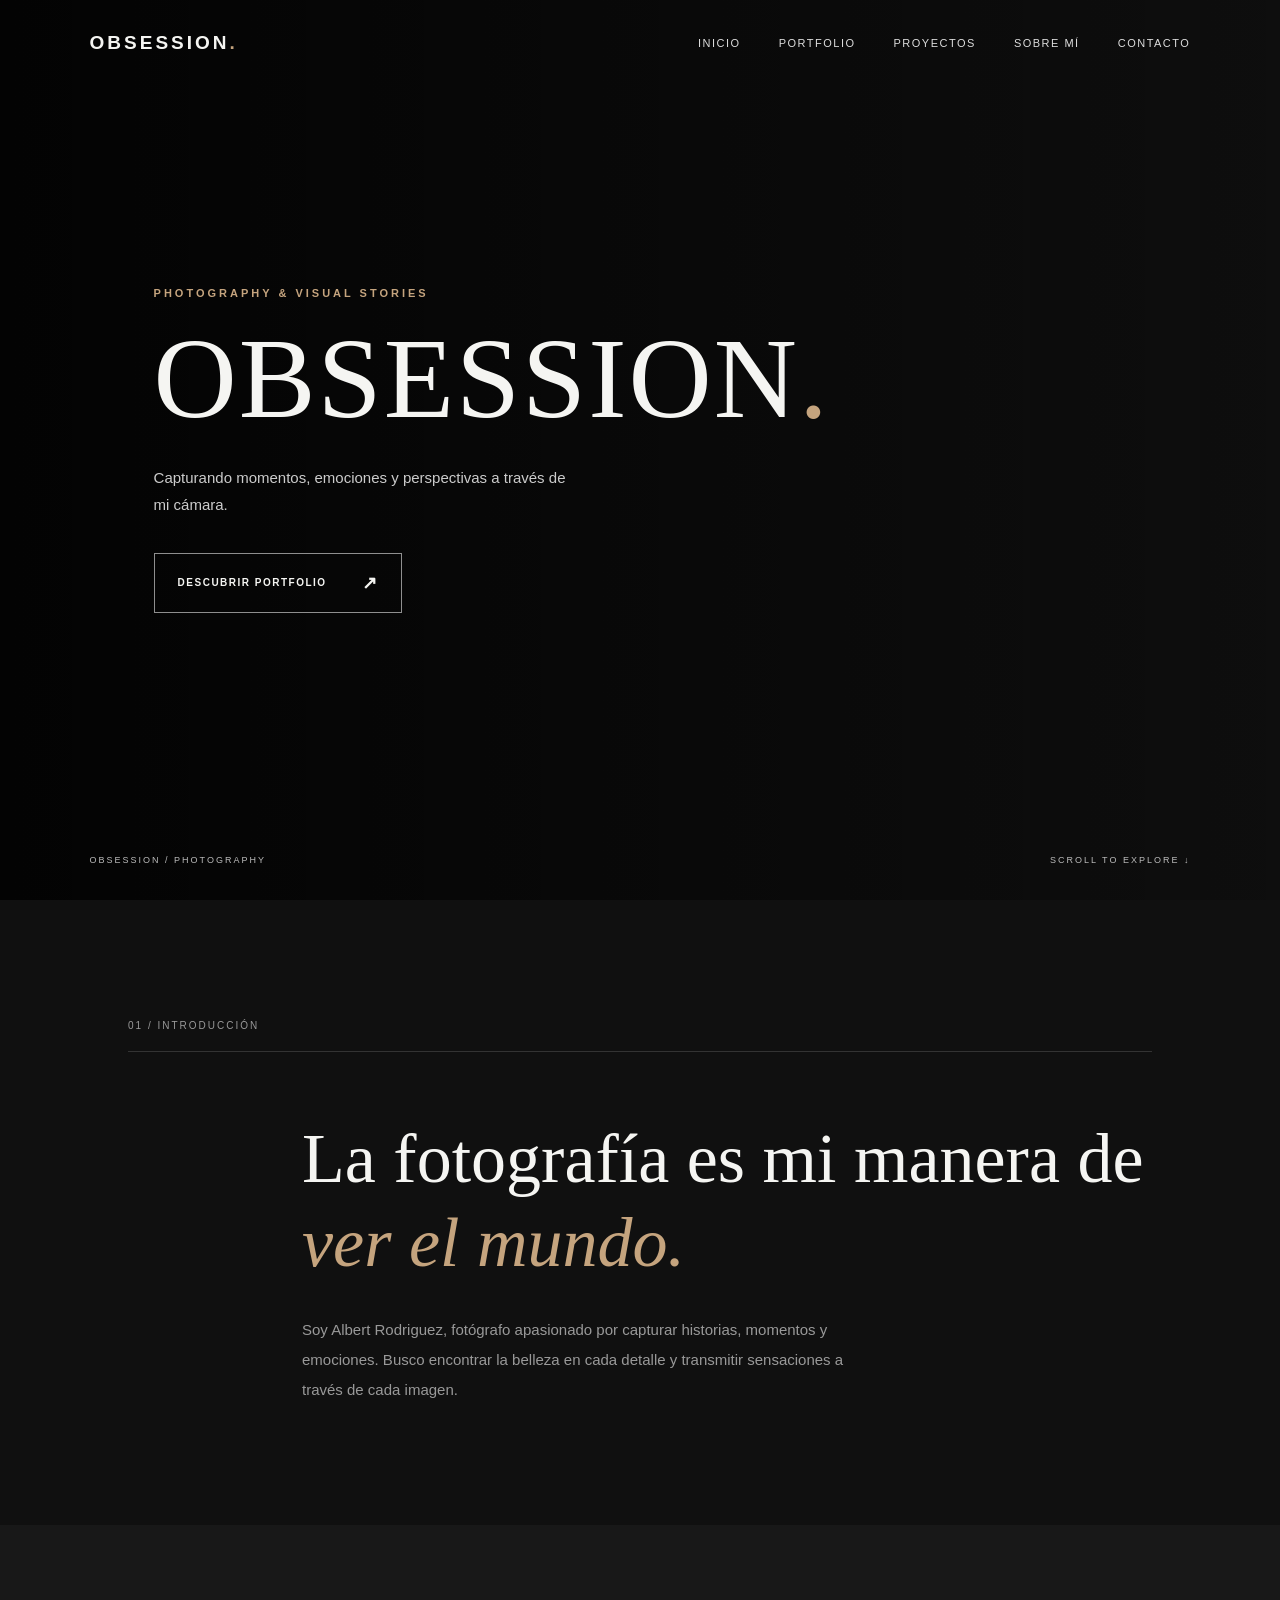
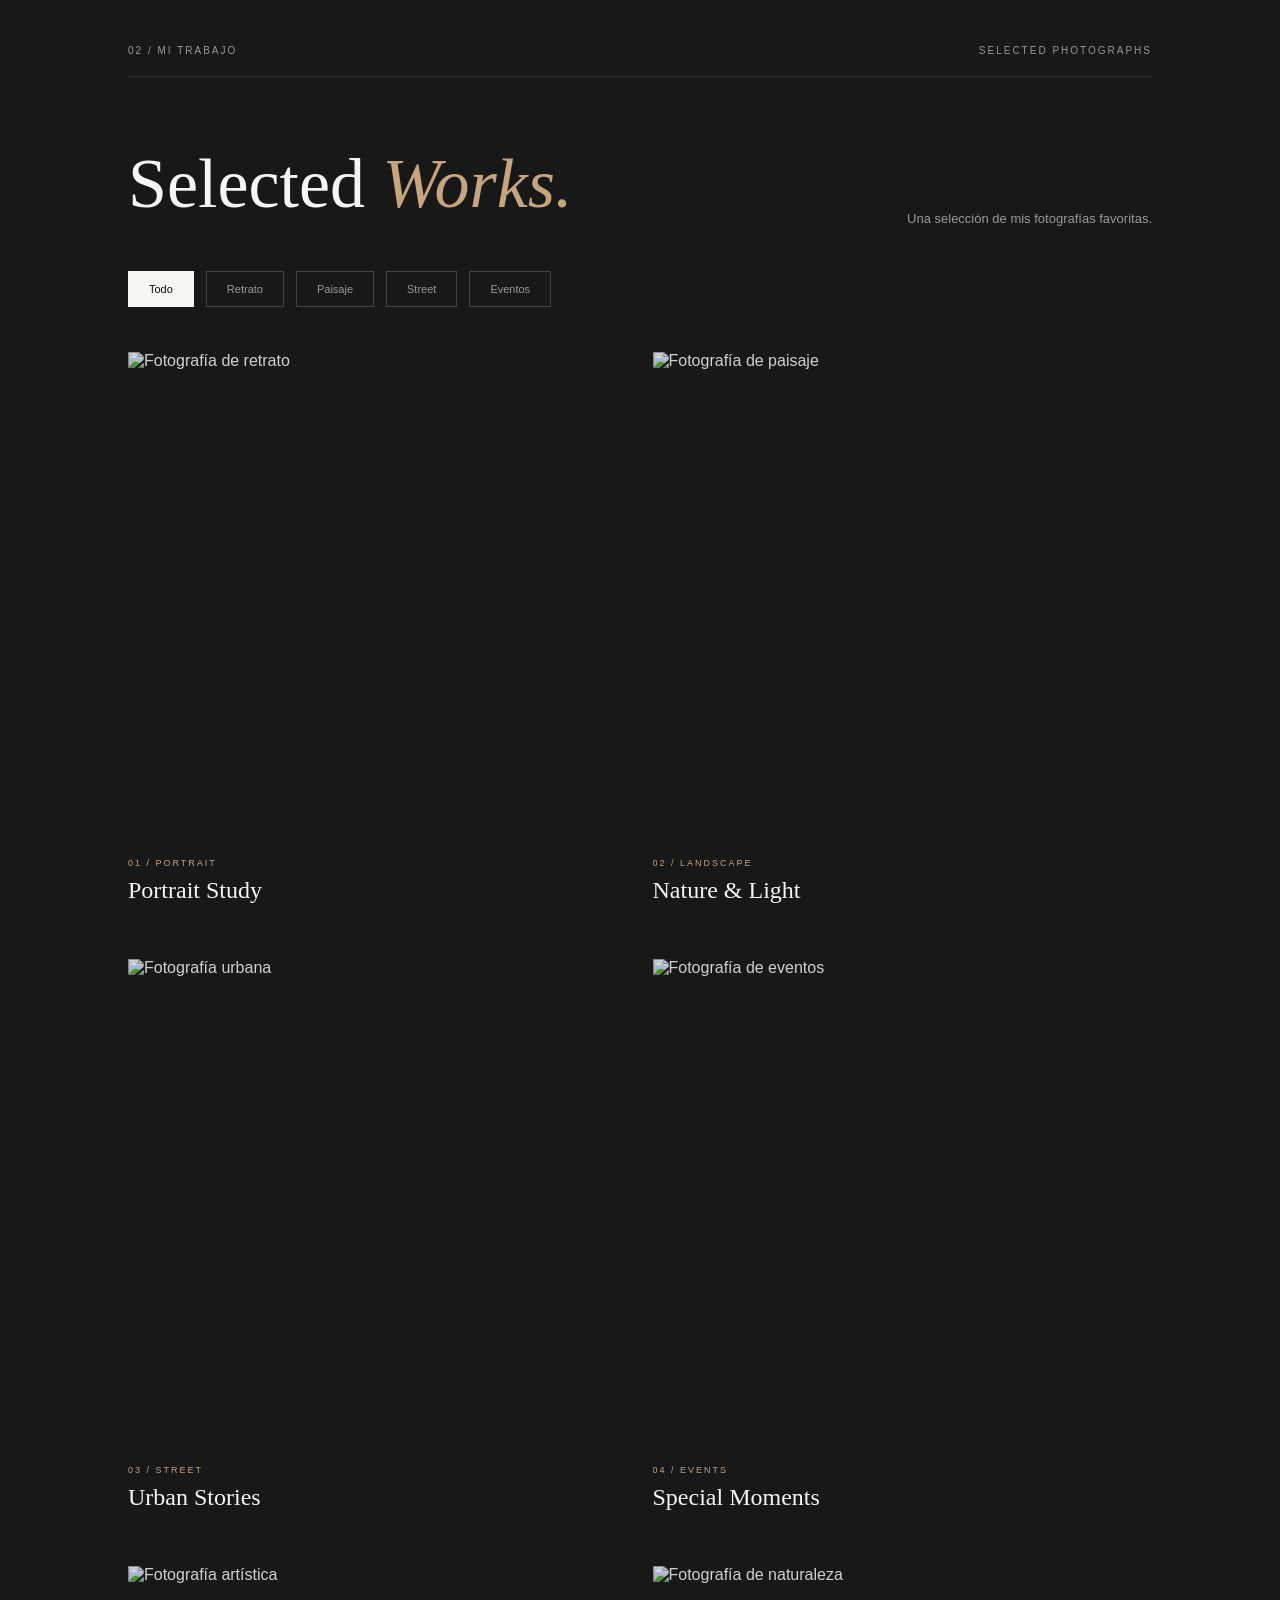
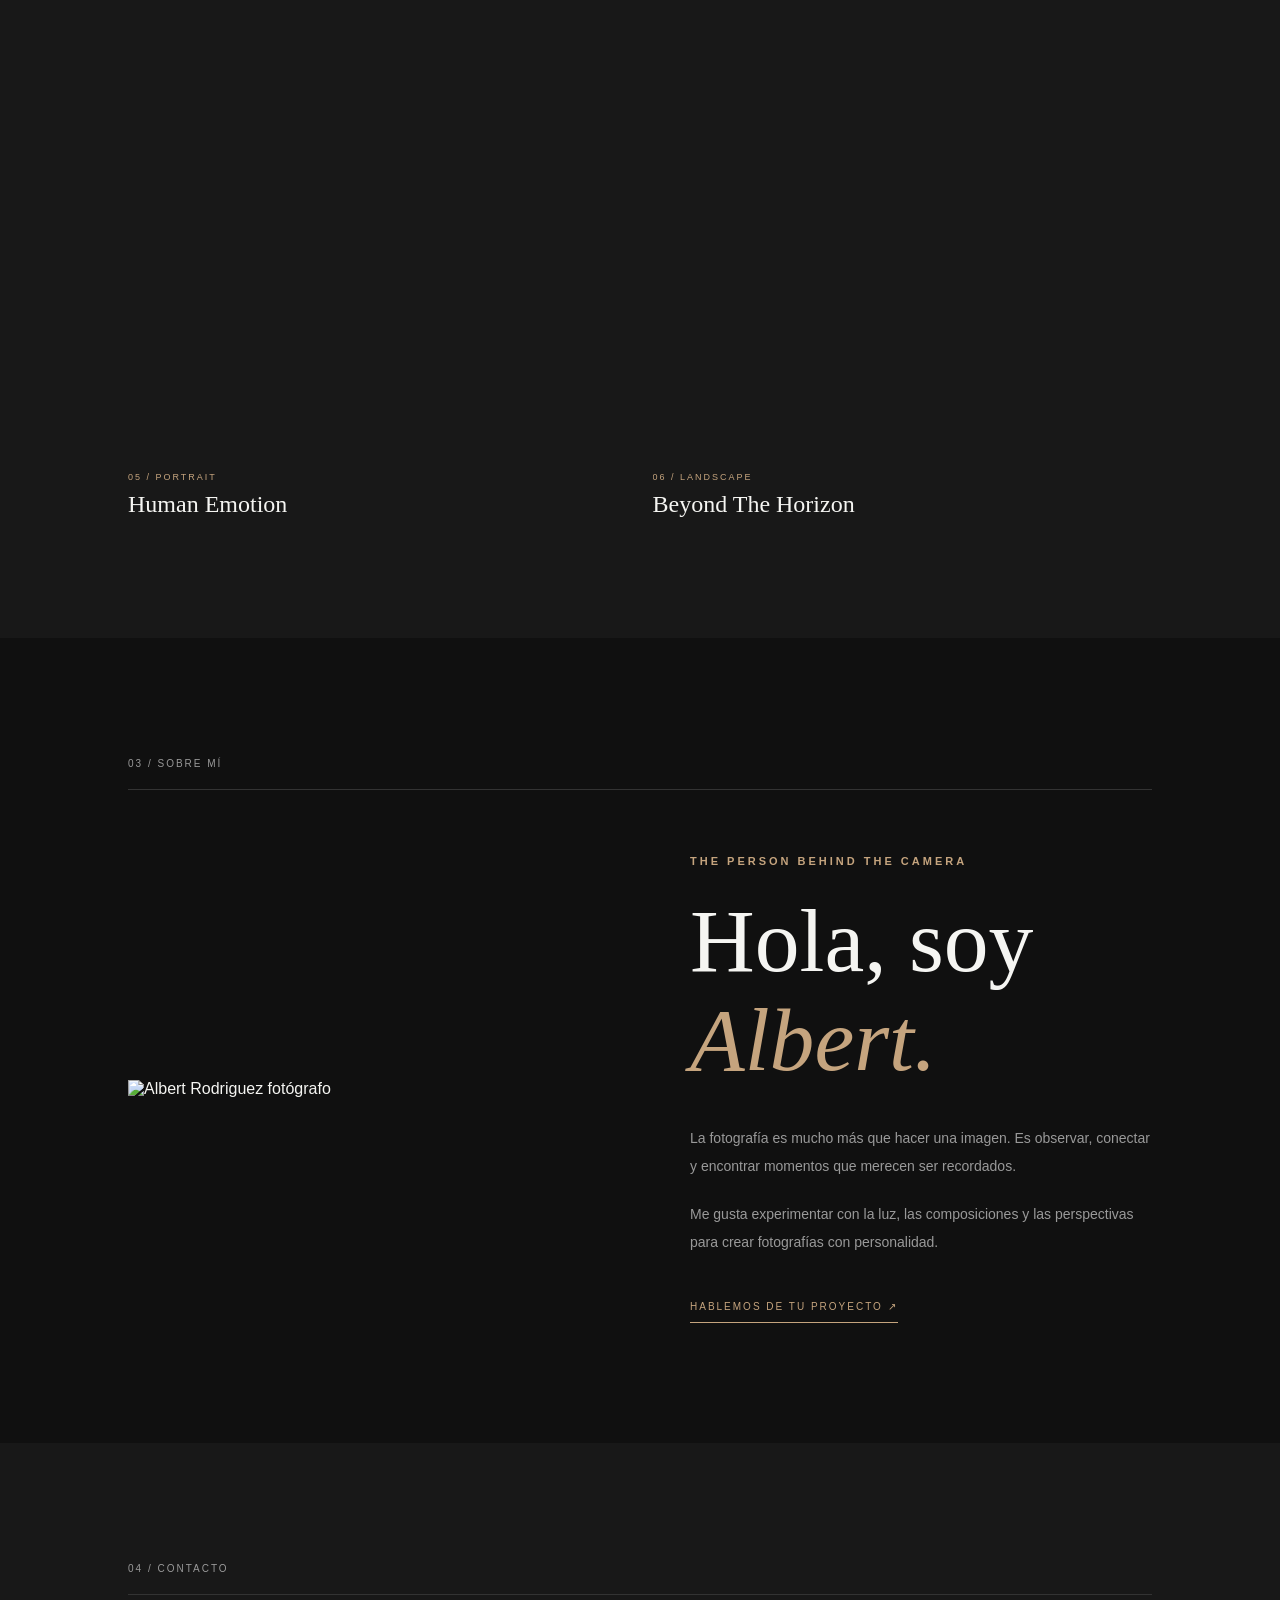
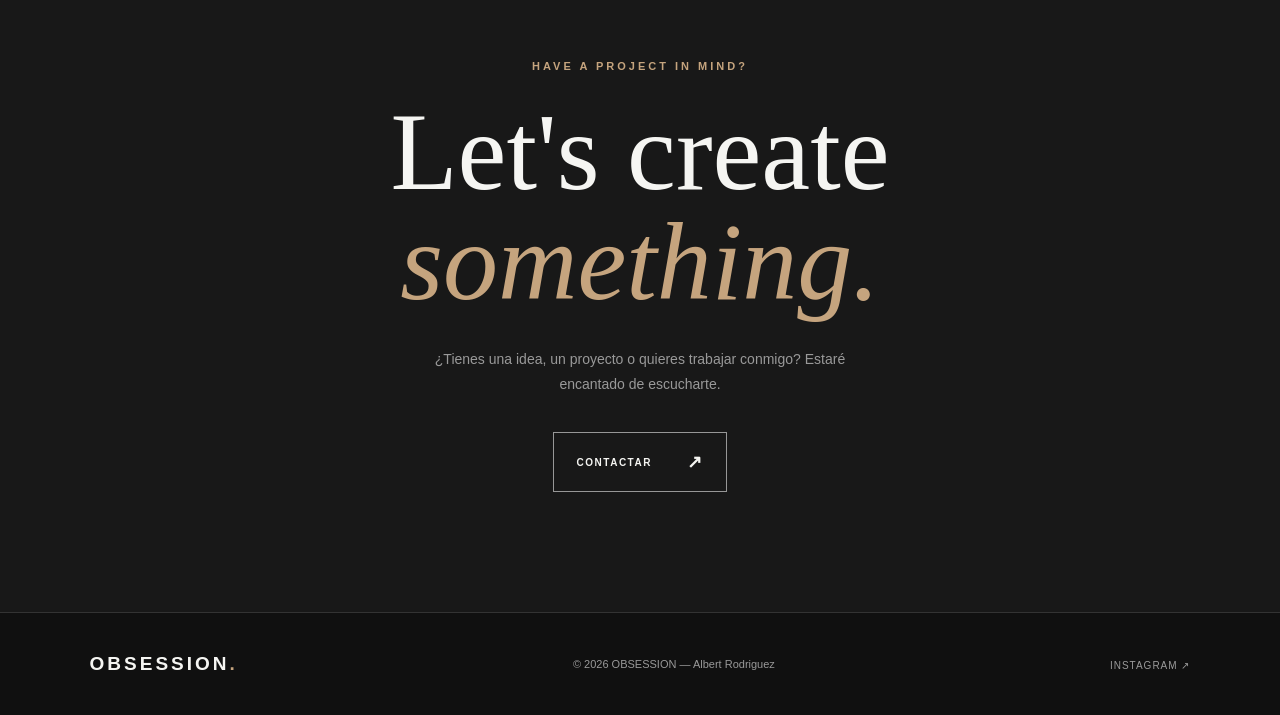
==== commit 9190b57e: "Update index.html" ====
--- a/index.html
+++ b/index.html
@@ -197,9 +197,9 @@
 
                 <div class="gallery-item"
                      data-category="portrait"
-                     data-image="images/foto-01.jpg">
-
-                    <img src="images/foto-01.jpg"
+                     data-image="images/proyecto03.png">
+
+                    <img src="images/proyecto03.png"
                          alt="Fotografía de retrato"
                          loading="lazy">
 
--- a/style.css
+++ b/style.css
@@ -1,6 +1,7 @@
 
 /* =================================
-   ALBERT RODRIGUEZ PHOTOGRAPHY
+   OBSESSION
+   PHOTOGRAPHY & VISUAL STORIES
    ESTILOS GENERALES
 ================================= */
 
@@ -57,9 +58,9 @@
 }
 
 .logo {
-    font-size: 27px;
-    font-weight: 700;
-    letter-spacing: -2px;
+    font-size: 19px;
+    font-weight: 600;
+    letter-spacing: 3px;
 }
 
 .logo span {
@@ -128,7 +129,7 @@
 .hero-content {
     position: relative;
     z-index: 2;
-    max-width: 700px;
+    max-width: 900px;
     animation: appear 1.2s ease;
 }
 
@@ -145,7 +146,7 @@
     font-size: clamp(65px, 9vw, 120px);
     font-weight: 400;
     line-height: 0.95;
-    letter-spacing: -4px;
+    letter-spacing: 2px;
 }
 
 .hero h1 span {
@@ -547,6 +548,11 @@
     .header {
         height: 75px;
         padding: 0 6%;
+    }
+
+    .logo {
+        font-size: 15px;
+        letter-spacing: 2px;
     }
 
     .menu-toggle {
@@ -594,8 +600,8 @@
     }
 
     .hero h1 {
-        font-size: 68px;
-        letter-spacing: -3px;
+        font-size: clamp(42px, 11vw, 68px);
+        letter-spacing: 1px;
     }
 
     .hero-bottom {
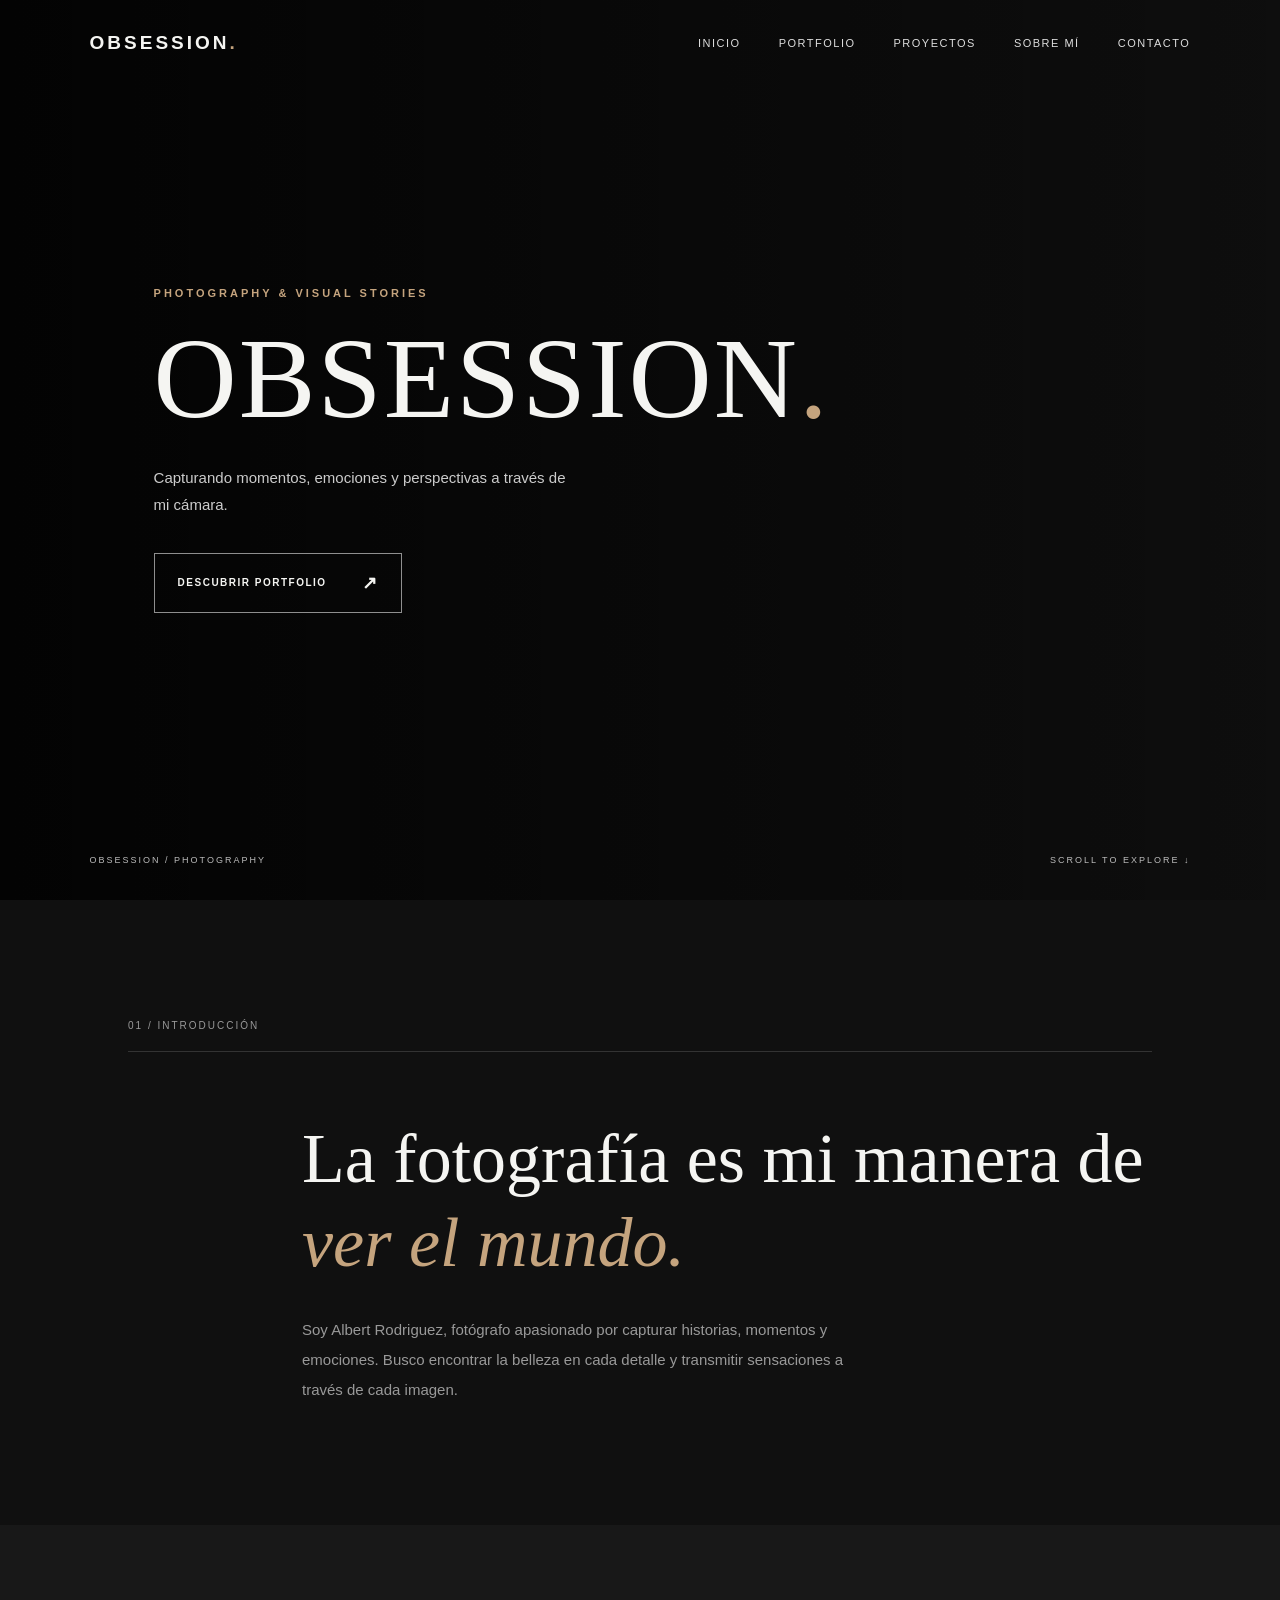
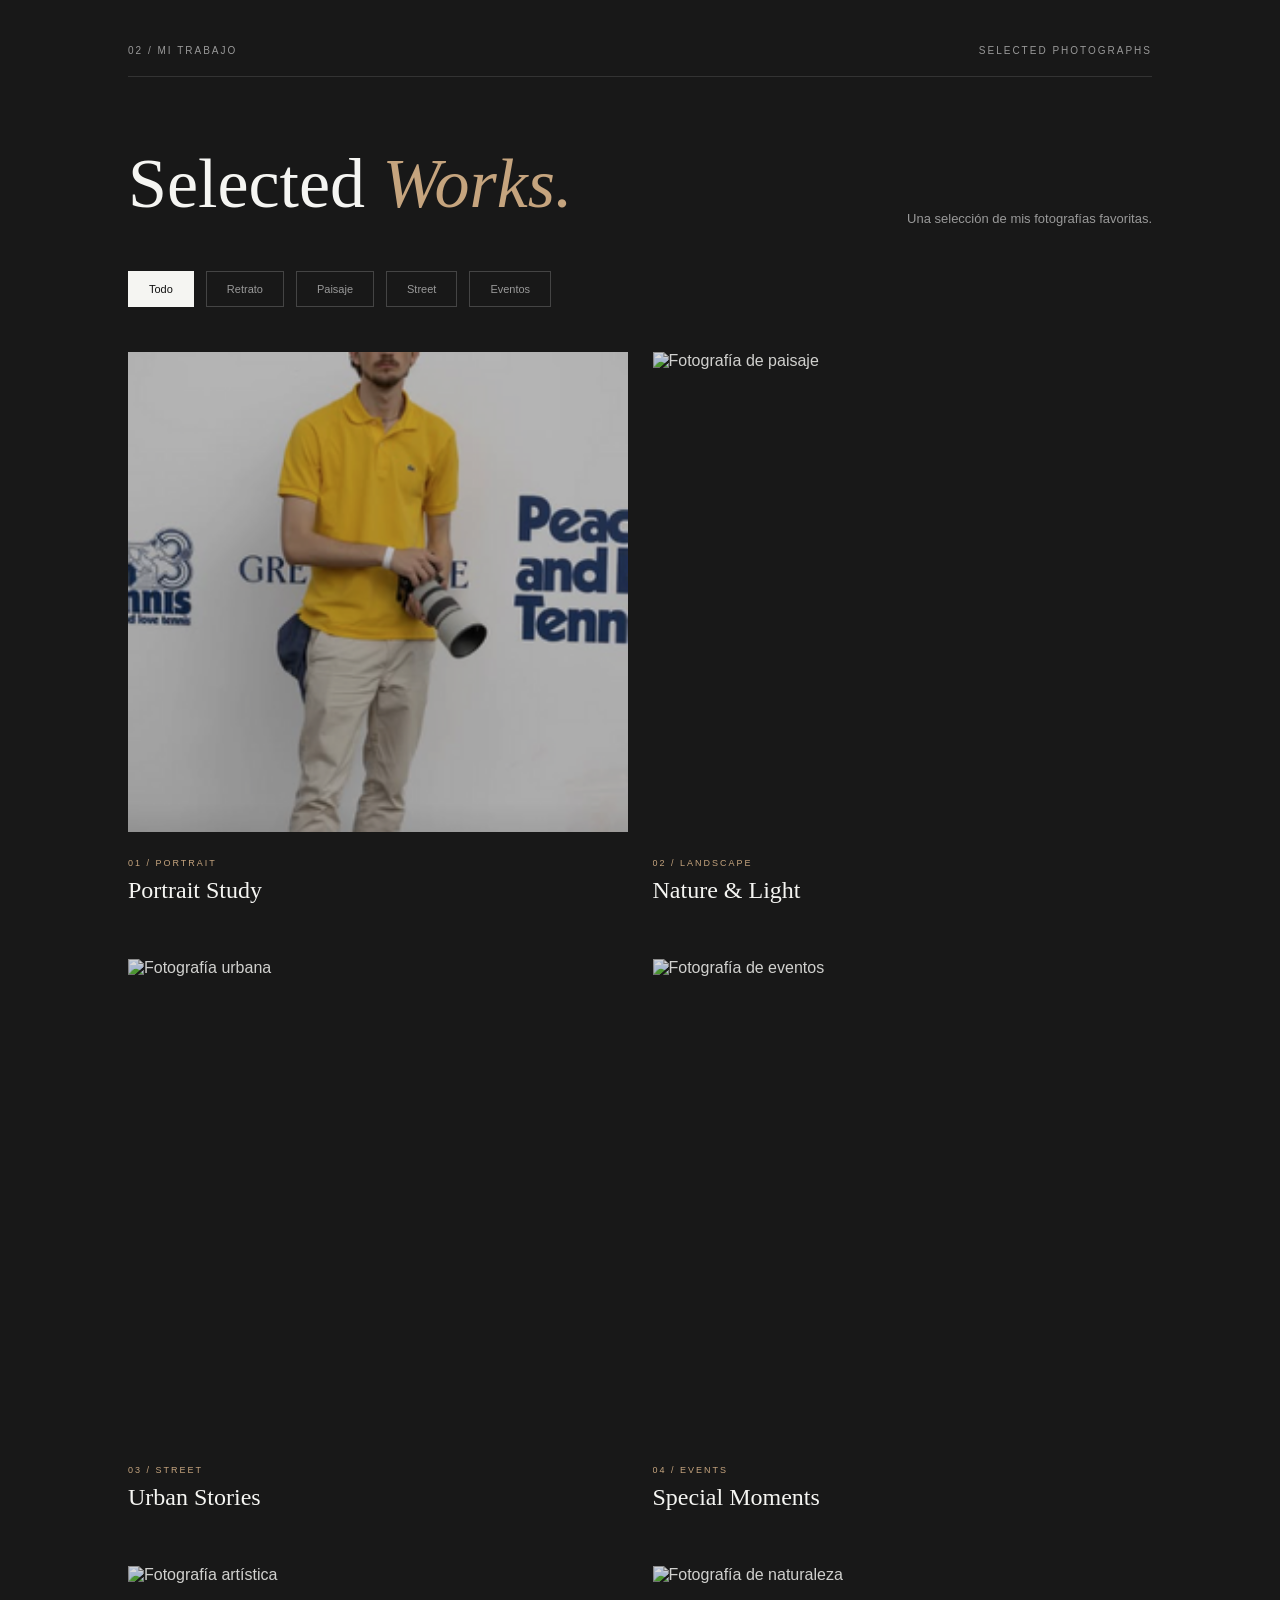
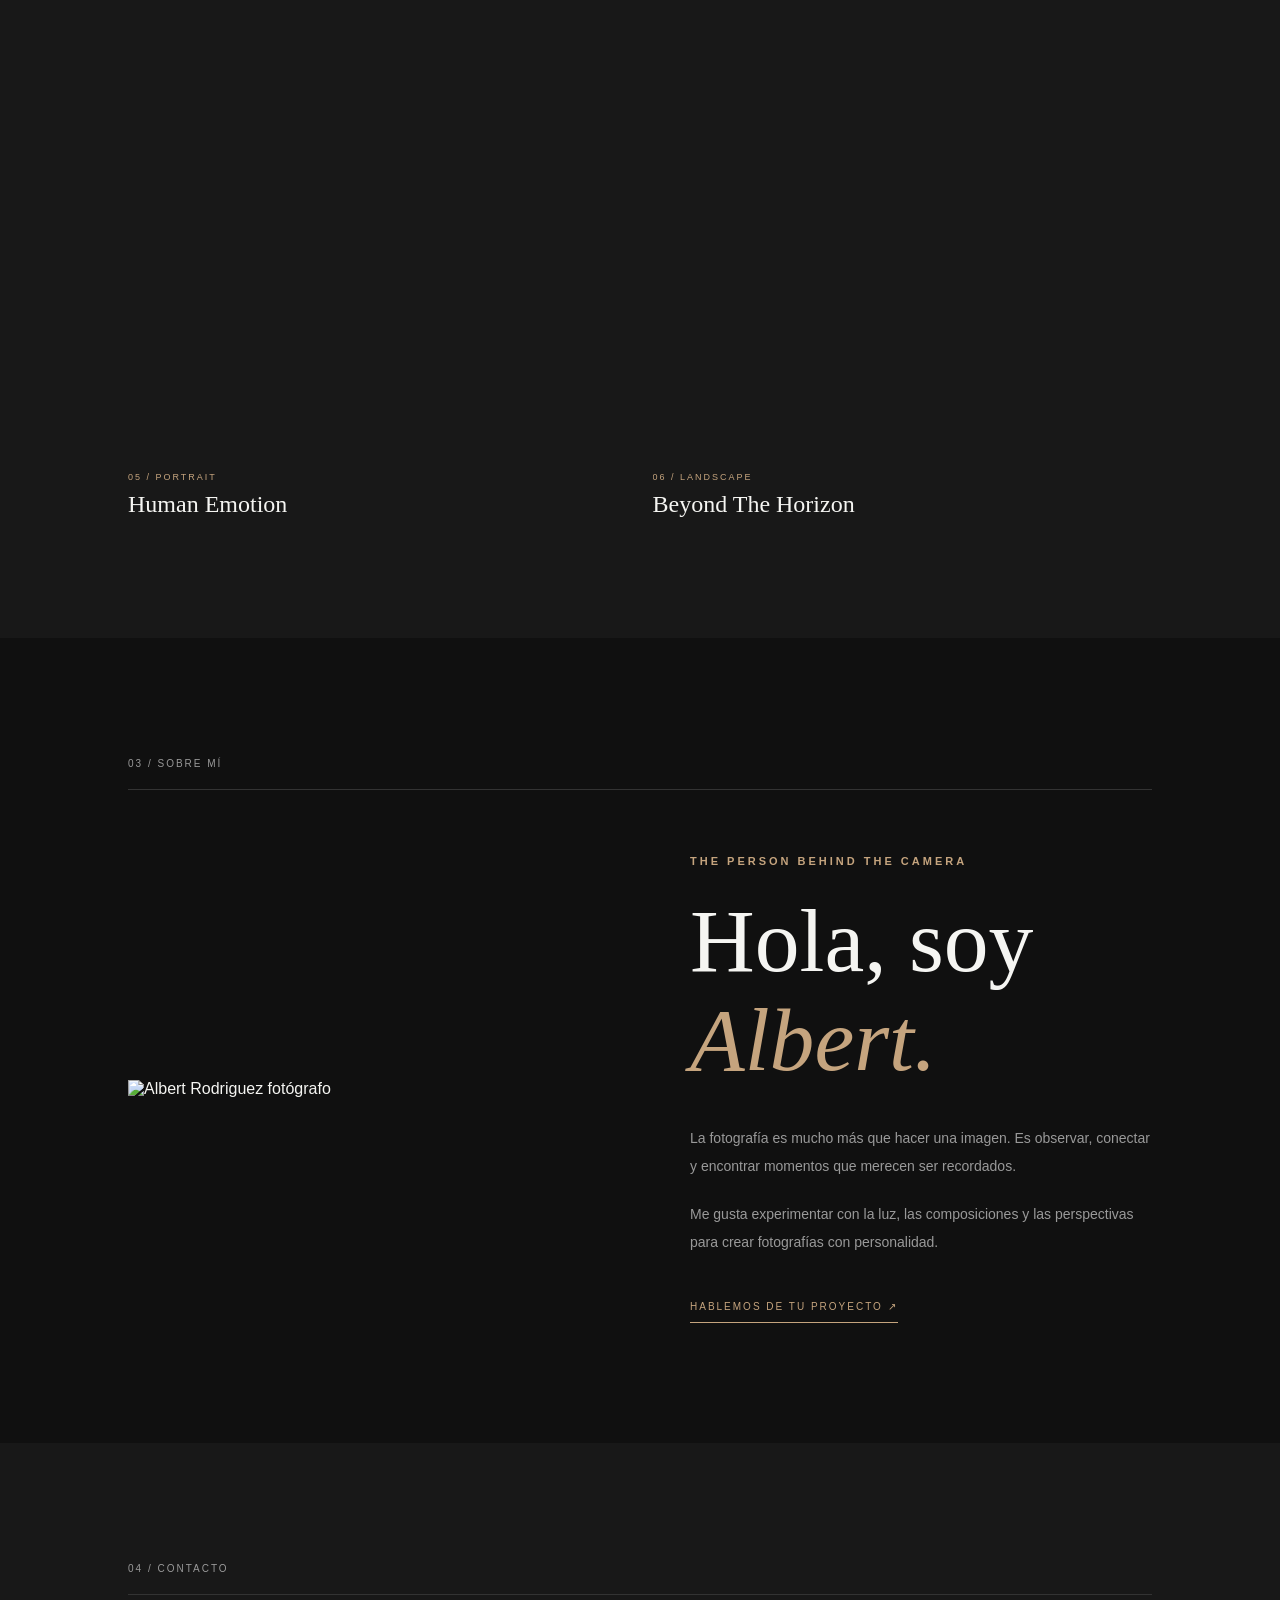
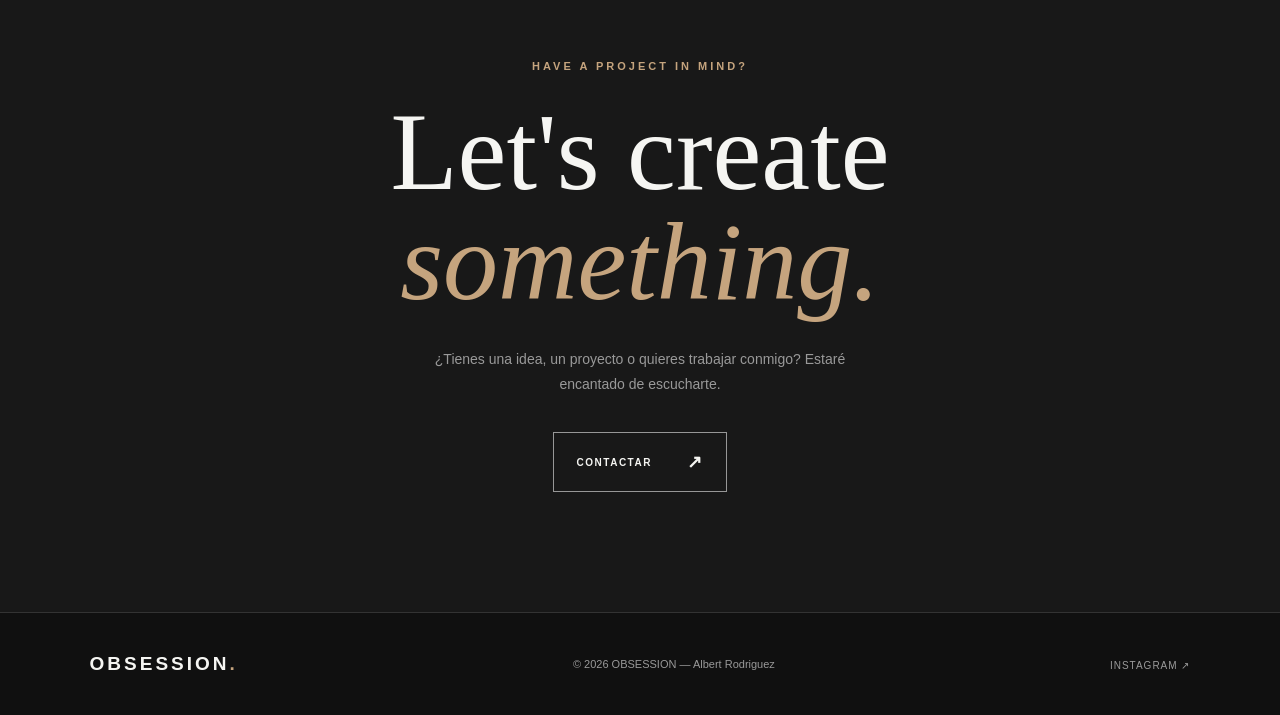
==== commit 769661e4: "Update index.html" ====
--- a/index.html
+++ b/index.html
@@ -197,9 +197,9 @@
 
                 <div class="gallery-item"
                      data-category="portrait"
-                     data-image="images/proyecto03.png">
-
-                    <img src="images/proyecto03.png"
+                     data-image="images/proyecto-03.png">
+
+                    <img src="images/proyecto-03.png"
                          alt="Fotografía de retrato"
                          loading="lazy">
 
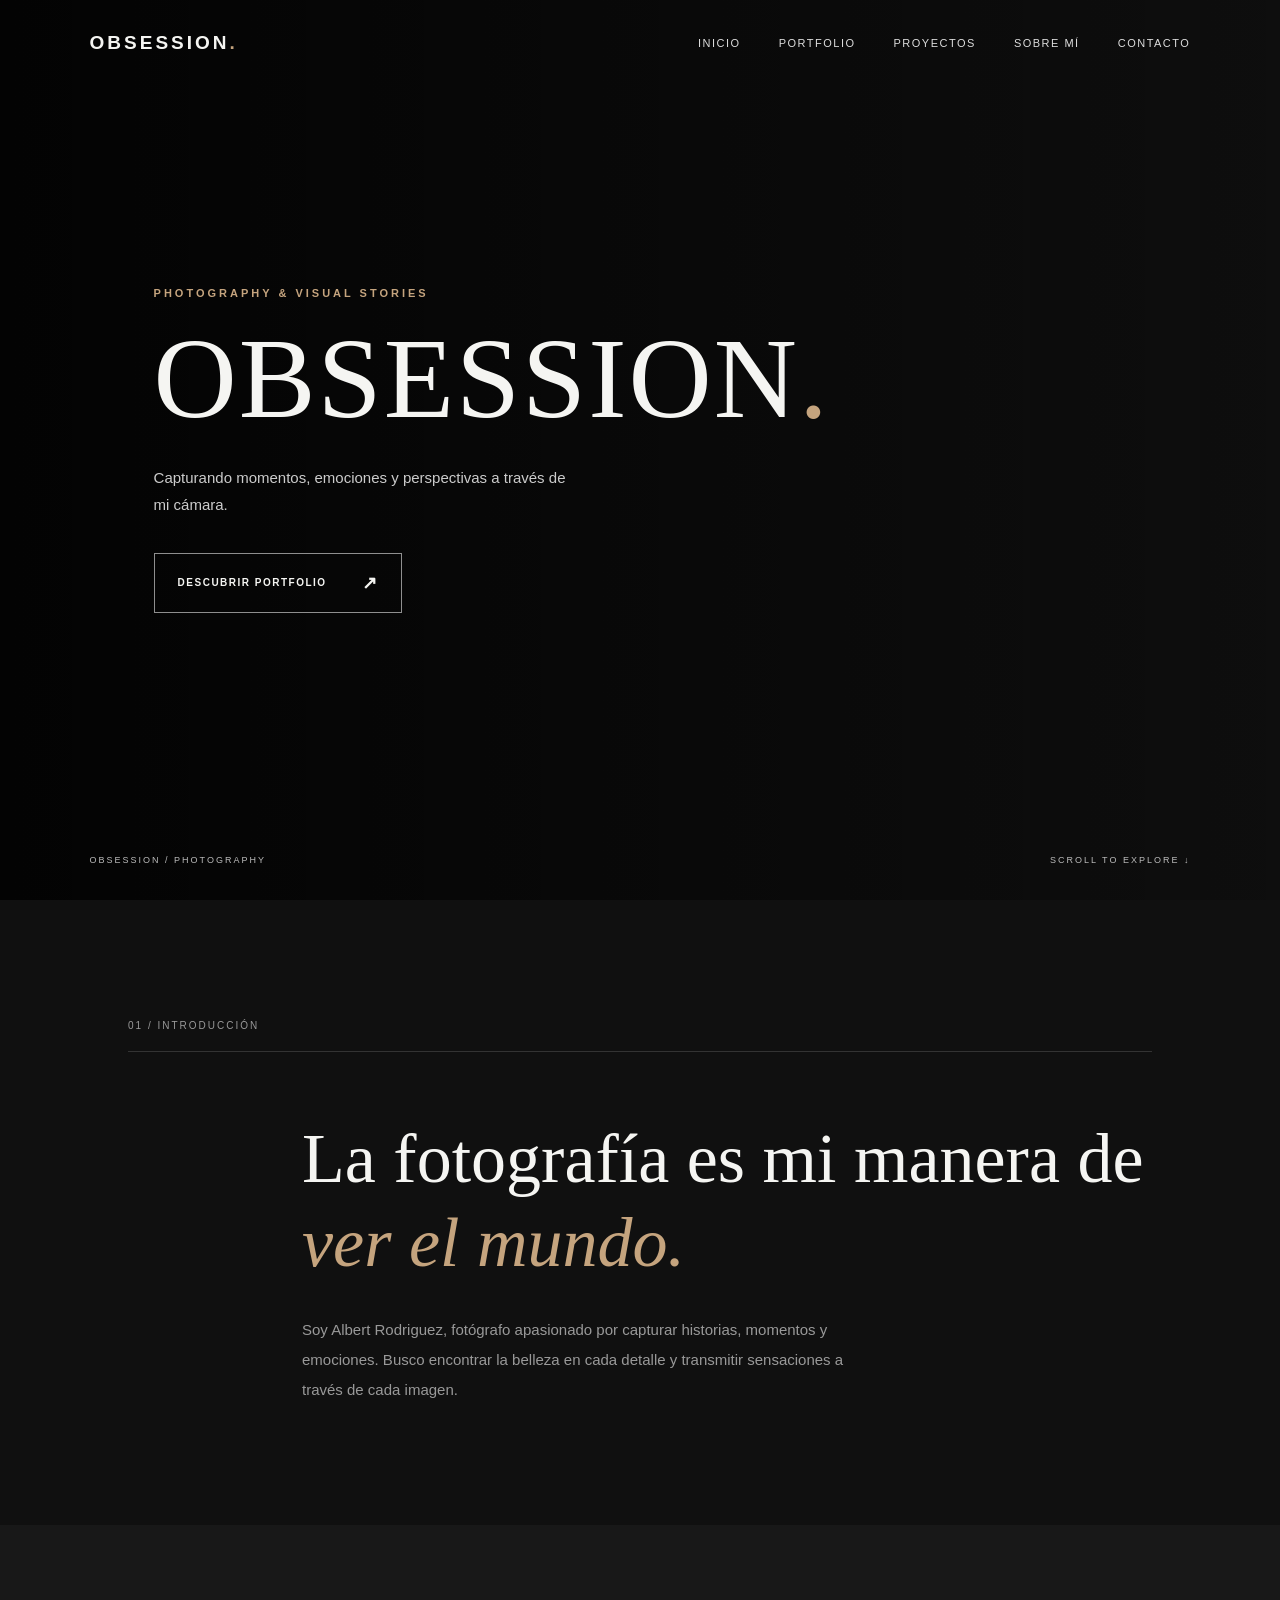
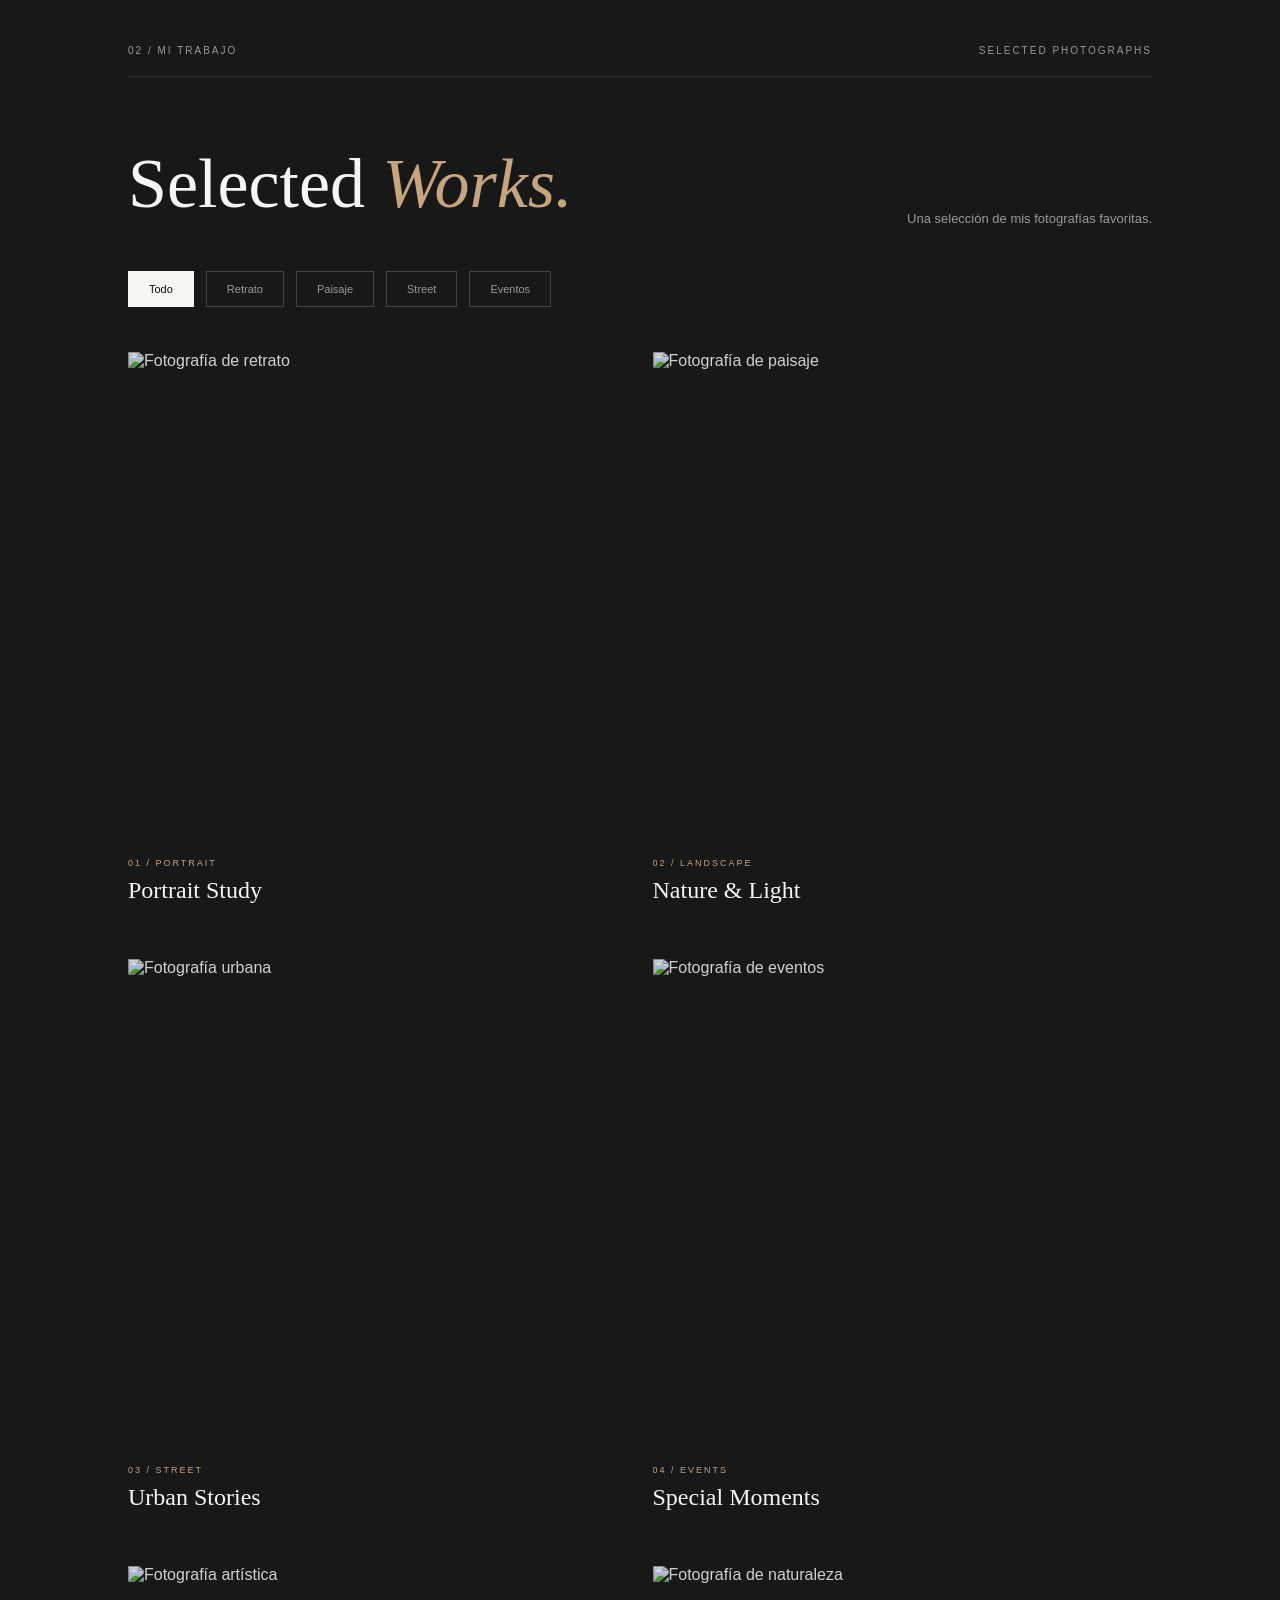
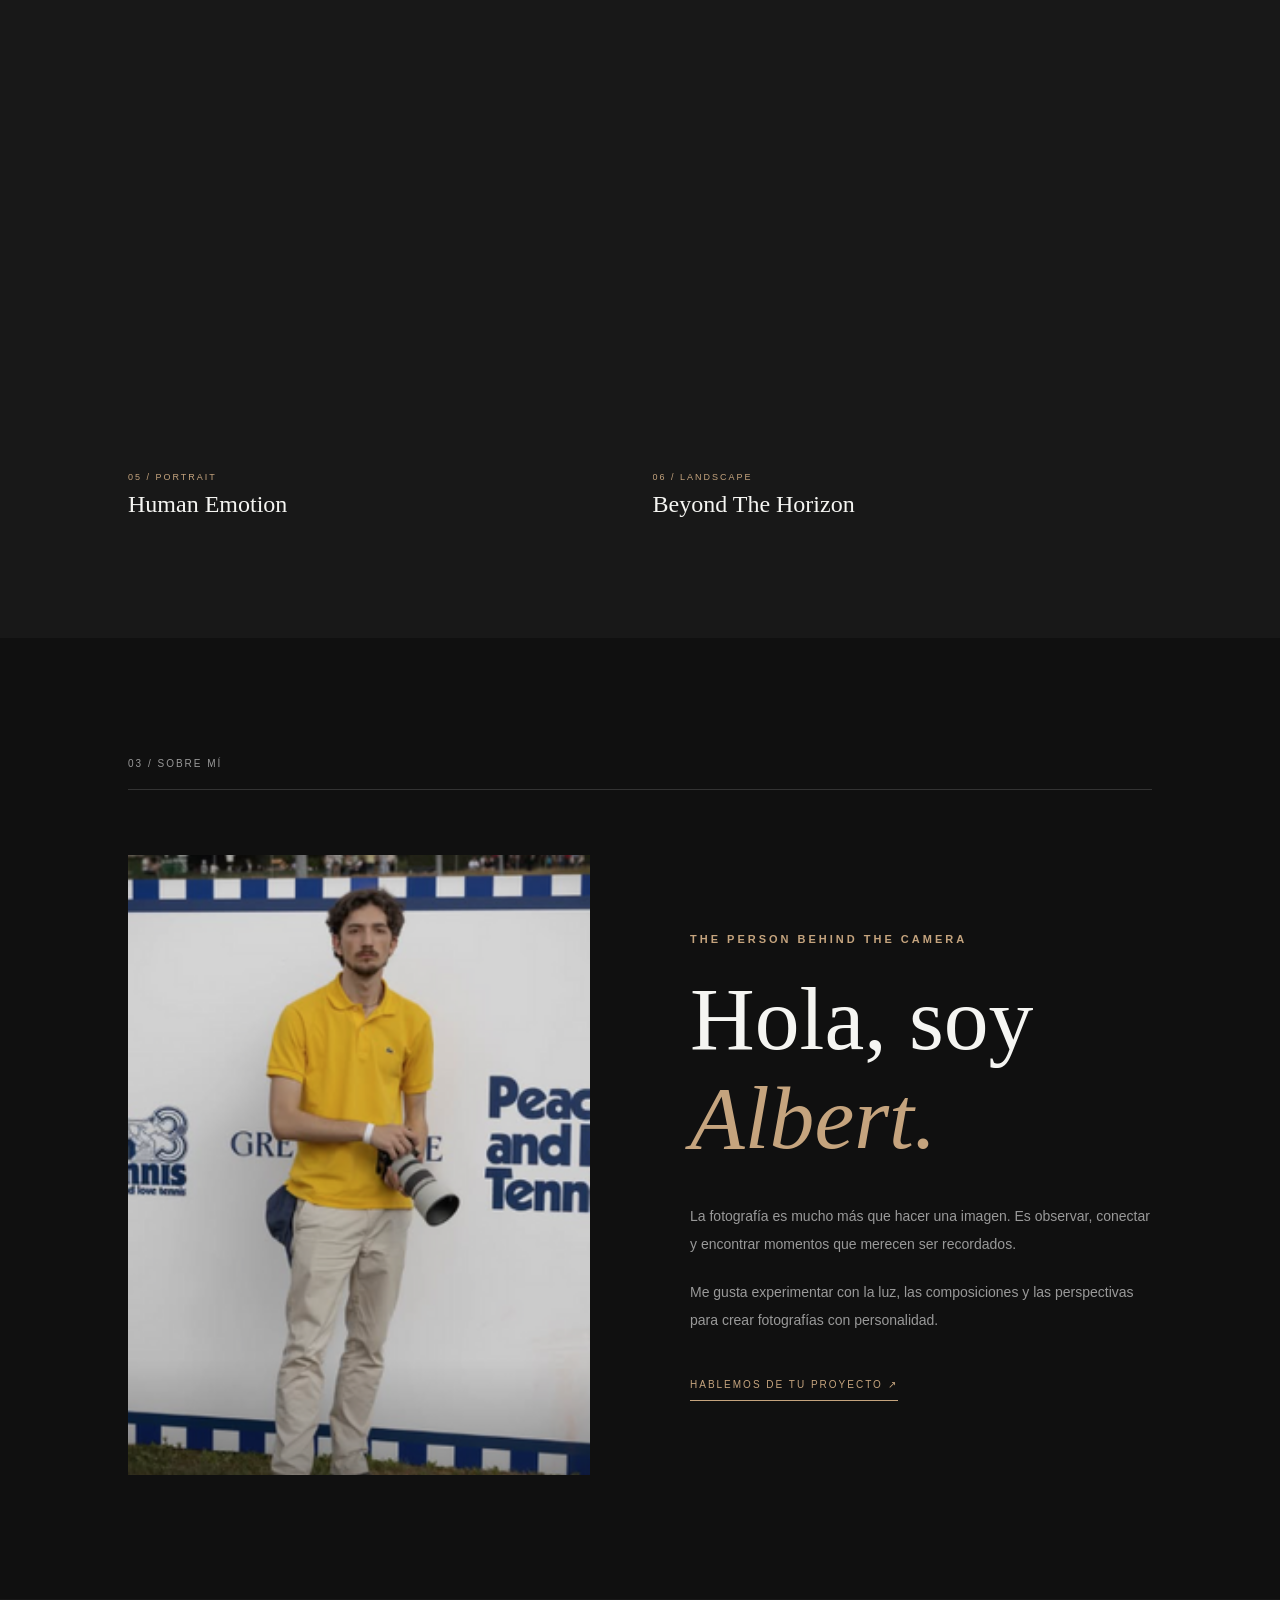
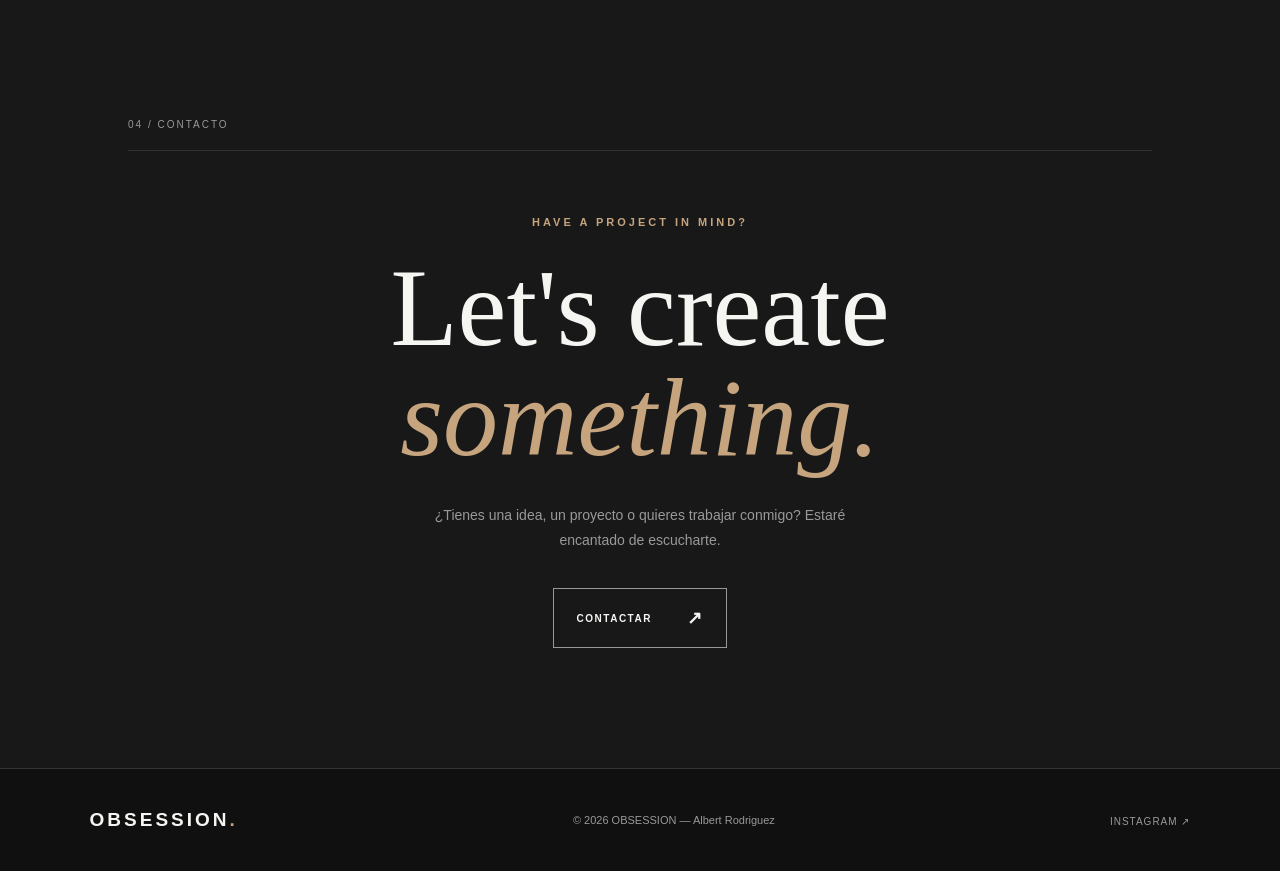
==== commit 247d23aa: "Update index.html" ====
--- a/index.html
+++ b/index.html
@@ -197,9 +197,9 @@
 
                 <div class="gallery-item"
                      data-category="portrait"
-                     data-image="images/proyecto-03.png">
-
-                    <img src="images/proyecto-03.png"
+                     data-image="images/reloj.jpg">
+
+                    <img src="images/reloj.jpg"
                          alt="Fotografía de retrato"
                          loading="lazy">
 
@@ -345,7 +345,7 @@
 
                 <div class="about-image">
 
-                    <img src="images/about.jpg"
+                    <img src="images/proyecto-03.png"
                          alt="Albert Rodriguez fotógrafo"
                          loading="lazy">
 
